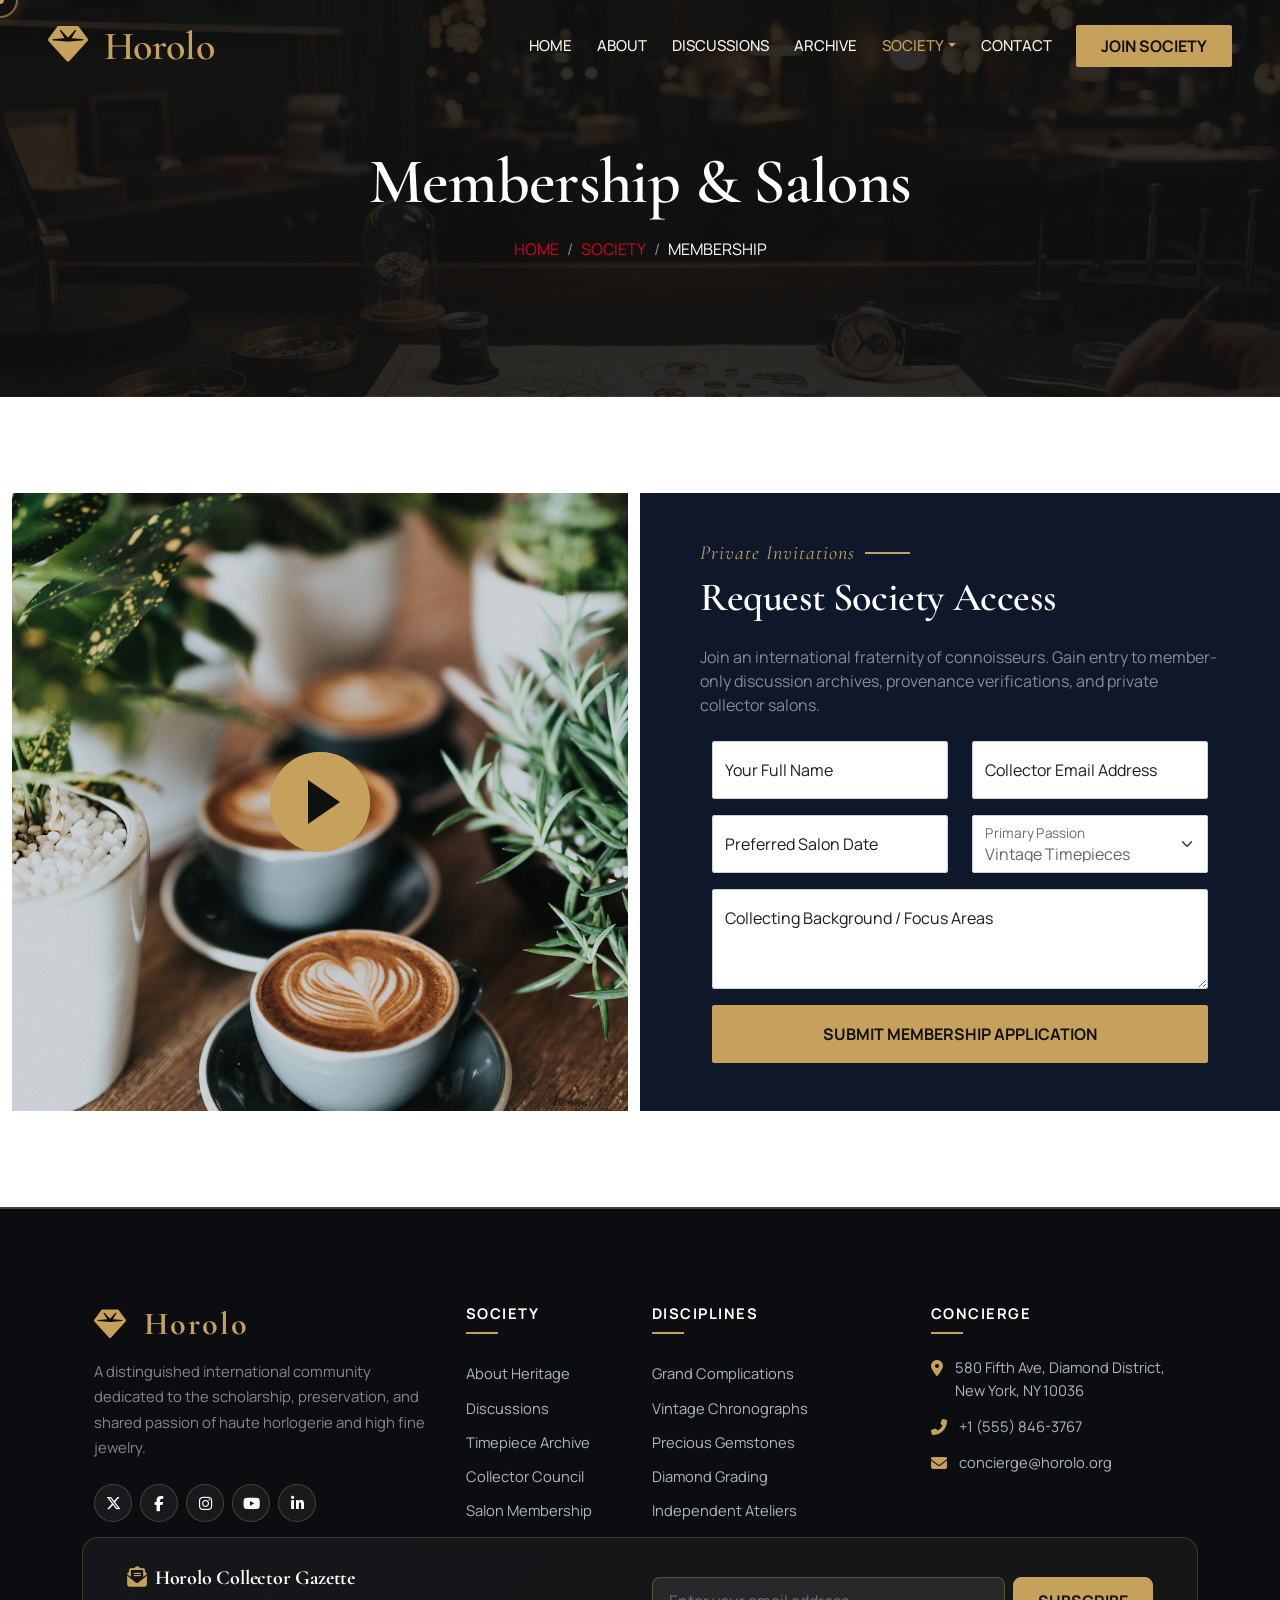
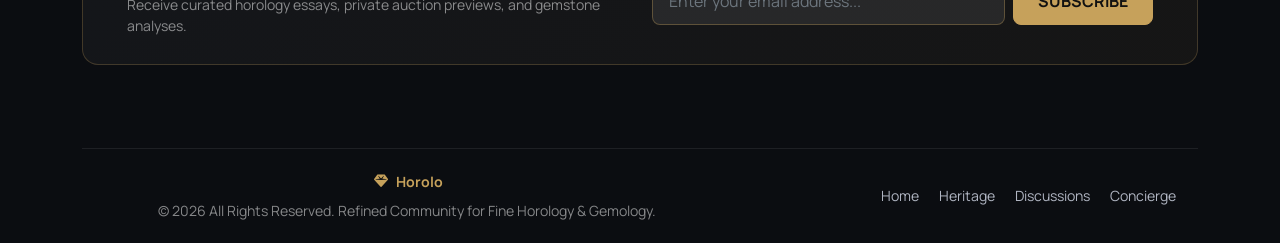
==== booking.html @ 374b57c5 "feat: complete Horolo fine jewelry & luxury watches community platform" ====
<!DOCTYPE html>
<html lang="en">

<head>
    <meta charset="utf-8">
    <title>Membership & Private Salon Invitation | Horolo</title>
    <meta content="width=device-width, initial-scale=1.0" name="viewport">
    <meta content="horology membership, watch collector salon, fine jewelry society invitation, private collector forum, authentication roundtable" name="keywords">
    <meta content="Request your collector membership invitation or RSVP for exclusive private salons hosted by Horolo." name="description">

    <!-- Favicon -->
    <link rel="icon" type="image/svg+xml" href="img/favicon.svg">
    <link rel="icon" type="image/png" sizes="32x32" href="img/favicon-32x32.png">
    <link rel="icon" type="image/png" href="img/favicon.png">
    <link rel="shortcut icon" href="img/favicon.ico">
    <link rel="apple-touch-icon" sizes="180x180" href="img/apple-touch-icon.png">

    <!-- Google Web Fonts -->
    <link rel="preconnect" href="https://fonts.googleapis.com">
    <link rel="preconnect" href="https://fonts.gstatic.com" crossorigin>
    <link href="https://fonts.googleapis.com/css2?family=Cormorant+Garamond:ital,wght@0,400;0,500;0,600;0,700;1,400;1,600&family=Manrope:wght@300;400;500;600;700;800&display=swap" rel="stylesheet">

    <!-- Icon Font Stylesheet -->
    <link href="https://cdnjs.cloudflare.com/ajax/libs/font-awesome/6.5.1/css/all.min.css" rel="stylesheet">
    <link href="https://cdn.jsdelivr.net/npm/bootstrap-icons@1.4.1/font/bootstrap-icons.css" rel="stylesheet">

    <!-- Libraries Stylesheet -->
    <link href="lib/animate/animate.min.css" rel="stylesheet">
    <link href="lib/owlcarousel/assets/owl.carousel.min.css" rel="stylesheet">
    <link href="lib/tempusdominus/css/tempusdominus-bootstrap-4.min.css" rel="stylesheet" />

    <!-- Customized Bootstrap Stylesheet -->
    <link href="css/bootstrap.min.css" rel="stylesheet">

    <!-- Template Stylesheet -->
    <link href="css/style.css" rel="stylesheet">

    <!-- Open Graph SEO -->
    <meta property="og:title" content="Membership Salon - Horolo">
    <meta property="og:description" content="Request your collector membership invitation or RSVP for exclusive private salons hosted by Horolo.">
    <meta property="og:type" content="website">
</head>

<body>
    <div class="container-xxl bg-white p-0">
        <!-- Spinner Start -->
        <div id="spinner" class="show bg-white position-fixed translate-middle w-100 vh-100 top-50 start-50 d-flex align-items-center justify-content-center">
            <div class="spinner-border text-primary" style="width: 3rem; height: 3rem;" role="status">
                <span class="sr-only">Loading...</span>
            </div>
        </div>
        <!-- Spinner End -->


        <!-- Navbar & Hero Start -->
        <div class="container-xxl position-relative p-0">
            <nav class="navbar navbar-expand-lg navbar-dark bg-dark px-4 px-lg-5 py-3 py-lg-0">
                <a href="index.html" class="navbar-brand p-0">
                    <h1 class="text-primary m-0"><i class="fa fa-gem me-3"></i>Horolo</h1>
                </a>
                <button class="navbar-toggler" type="button" data-bs-toggle="collapse" data-bs-target="#navbarCollapse">
                    <span class="fa fa-bars"></span>
                </button>
                <div class="collapse navbar-collapse" id="navbarCollapse">
                    <div class="navbar-nav ms-auto py-0 pe-4">
                        <a href="index.html" class="nav-item nav-link">Home</a>
                        <a href="about.html" class="nav-item nav-link">About</a>
                        <a href="service.html" class="nav-item nav-link">Discussions</a>
                        <a href="menu.html" class="nav-item nav-link">Archive</a>
                        <div class="nav-item dropdown">
                            <a href="#" class="nav-link dropdown-toggle active" data-bs-toggle="dropdown">Society</a>
                            <div class="dropdown-menu m-0">
                                <a href="booking.html" class="dropdown-item active">Membership Salon</a>
                                <a href="team.html" class="dropdown-item">Collector Council</a>
                                <a href="testimonial.html" class="dropdown-item">Collector Voices</a>
                            </div>
                        </div>
                        <a href="contact.html" class="nav-item nav-link">Contact</a>
                    </div>
                    <a href="booking.html" class="btn btn-primary py-2 px-4">Join Society</a>
                </div>
            </nav>

            <div class="container-xxl py-5 bg-dark hero-header mb-5">
                <div class="container text-center my-5 pt-5 pb-4">
                    <h1 class="display-3 text-white mb-3 animated slideInDown">Membership & Salons</h1>
                    <nav aria-label="breadcrumb">
                        <ol class="breadcrumb justify-content-center text-uppercase">
                            <li class="breadcrumb-item"><a href="index.html">Home</a></li>
                            <li class="breadcrumb-item"><a href="#">Society</a></li>
                            <li class="breadcrumb-item text-white active" aria-current="page">Membership</li>
                        </ol>
                    </nav>
                </div>
            </div>
        </div>
        <!-- Navbar & Hero End -->


        <!-- Reservation Start (Membership Salon Application) -->
        <div class="container-xxl py-5 px-0 wow fadeInUp" data-wow-delay="0.1s">
            <div class="row g-0">
                <div class="col-md-6">
                    <div class="video">
                        <button type="button" class="btn-play" data-bs-toggle="modal" data-src="https://www.youtube.com/embed/dQw4w9WgXcQ" data-bs-target="#videoModal">
                            <span></span>
                        </button>
                    </div>
                </div>
                <div class="col-md-6 bg-dark d-flex align-items-center">
                    <div class="p-5 wow fadeInUp" data-wow-delay="0.2s">
                        <h5 class="section-title ff-secondary text-start text-primary fw-normal">Private Invitations</h5>
                        <h1 class="text-white mb-4">Request Society Access</h1>
                        <p class="text-white-50 mb-4">Join an international fraternity of connoisseurs. Gain entry to member-only discussion archives, provenance verifications, and private collector salons.</p>
                        <form>
                            <div class="row g-3">
                                <div class="col-md-6">
                                    <div class="form-floating">
                                        <input type="text" class="form-control" id="name" placeholder="Your Full Name">
                                        <label for="name">Your Full Name</label>
                                    </div>
                                </div>
                                <div class="col-md-6">
                                    <div class="form-floating">
                                        <input type="email" class="form-control" id="email" placeholder="Your Collector Email">
                                        <label for="email">Collector Email Address</label>
                                    </div>
                                </div>
                                <div class="col-md-6">
                                    <div class="form-floating date" id="date3" data-target-input="nearest">
                                        <input type="text" class="form-control datetimepicker-input" id="datetime" placeholder="Preferred Salon Date" data-target="#date3" data-toggle="datetimepicker" />
                                        <label for="datetime">Preferred Salon Date</label>
                                    </div>
                                </div>
                                <div class="col-md-6">
                                    <div class="form-floating">
                                        <select class="form-select" id="select1">
                                          <option value="1">Vintage Timepieces</option>
                                          <option value="2">Grand Complications</option>
                                          <option value="3">High Fine Jewelry & Gems</option>
                                          <option value="4">Independent Watchmaking</option>
                                        </select>
                                        <label for="select1">Primary Passion</label>
                                      </div>
                                </div>
                                <div class="col-12">
                                    <div class="form-floating">
                                        <textarea class="form-control" placeholder="Describe your collecting background" id="message" style="height: 100px"></textarea>
                                        <label for="message">Collecting Background / Focus Areas</label>
                                    </div>
                                </div>
                                <div class="col-12">
                                    <button class="btn btn-primary w-100 py-3" type="submit">Submit Membership Application</button>
                                </div>
                            </div>
                        </form>
                    </div>
                </div>
            </div>
        </div>

        <div class="modal fade" id="videoModal" tabindex="-1" aria-labelledby="exampleModalLabel" aria-hidden="true">
            <div class="modal-dialog">
                <div class="modal-content rounded-0">
                    <div class="modal-header">
                        <h5 class="modal-title" id="exampleModalLabel">Haute Horlogerie Atelier Video</h5>
                        <button type="button" class="btn-close" data-bs-dismiss="modal" aria-label="Close"></button>
                    </div>
                    <div class="modal-body">
                        <div class="ratio ratio-16x9">
                            <iframe class="embed-responsive-item" src="" id="video" allowfullscreen allowscriptaccess="always"
                                allow="autoplay"></iframe>
                        </div>
                    </div>
                </div>
            </div>
        </div>
        <!-- Reservation End -->


                        <!-- Footer Start -->
        <div class="container-fluid footer pt-5 mt-5 wow fadeIn" data-wow-delay="0.1s">
            <div class="container py-5">
                <!-- Top Brand & Columns Grid -->
                <div class="row g-5">
                    <!-- Col 1: Brand & About -->
                    <div class="col-lg-4 col-md-6">
                        <a href="index.html" class="d-inline-flex align-items-center text-decoration-none mb-3">
                            <h2 class="text-primary m-0 d-inline-flex align-items-center fw-bold" style="letter-spacing: 2px;">
                                <i class="fa fa-gem me-3 text-primary"></i>Horolo
                            </h2>
                        </a>
                        <p class="text-white-50 mb-4" style="font-size: 0.93rem; line-height: 1.7;">A distinguished international community dedicated to the scholarship, preservation, and shared passion of haute horlogerie and high fine jewelry.</p>
                        <div class="d-flex align-items-center">
                            <a class="footer-social-btn" href="https://twitter.com" target="_blank" title="Twitter / X"><i class="fab fa-x-twitter"></i></a>
                            <a class="footer-social-btn" href="https://facebook.com" target="_blank" title="Facebook"><i class="fab fa-facebook-f"></i></a>
                            <a class="footer-social-btn" href="https://instagram.com" target="_blank" title="Instagram"><i class="fab fa-instagram"></i></a>
                            <a class="footer-social-btn" href="https://youtube.com" target="_blank" title="YouTube"><i class="fab fa-youtube"></i></a>
                            <a class="footer-social-btn" href="https://linkedin.com" target="_blank" title="LinkedIn"><i class="fab fa-linkedin-in"></i></a>
                        </div>
                    </div>

                    <!-- Col 2: Quick Links -->
                    <div class="col-lg-2 col-md-6">
                        <h5 class="footer-heading">Society</h5>
                        <a class="footer-link-item" href="about.html">About Heritage</a>
                        <a class="footer-link-item" href="service.html">Discussions</a>
                        <a class="footer-link-item" href="menu.html">Timepiece Archive</a>
                        <a class="footer-link-item" href="team.html">Collector Council</a>
                        <a class="footer-link-item" href="booking.html">Salon Membership</a>
                    </div>

                    <!-- Col 3: Collecting Disciplines -->
                    <div class="col-lg-3 col-md-6">
                        <h5 class="footer-heading">Disciplines</h5>
                        <a class="footer-link-item" href="service.html">Grand Complications</a>
                        <a class="footer-link-item" href="service.html">Vintage Chronographs</a>
                        <a class="footer-link-item" href="service.html">Precious Gemstones</a>
                        <a class="footer-link-item" href="service.html">Diamond Grading</a>
                        <a class="footer-link-item" href="service.html">Independent Ateliers</a>
                    </div>

                    <!-- Col 4: Concierge & Salons -->
                    <div class="col-lg-3 col-md-6">
                        <h5 class="footer-heading">Concierge</h5>
                        <div class="footer-contact-item">
                            <i class="fa fa-map-marker-alt"></i>
                            <span>580 Fifth Ave, Diamond District, New York, NY 10036</span>
                        </div>
                        <div class="footer-contact-item">
                            <i class="fa fa-phone-alt"></i>
                            <span>+1 (555) 846-3767</span>
                        </div>
                        <div class="footer-contact-item">
                            <i class="fa fa-envelope"></i>
                            <span>concierge@horolo.org</span>
                        </div>
                    </div>
                </div>

                <!-- Newsletter Card Strip -->
                <div class="footer-newsletter-box">
                    <div class="row align-items-center">
                        <div class="col-lg-6 mb-3 mb-lg-0">
                            <h5 class="text-white mb-1 fw-bold"><i class="fa fa-envelope-open-text text-primary me-2"></i>Horolo Collector Gazette</h5>
                            <p class="text-white-50 small mb-0">Receive curated horology essays, private auction previews, and gemstone analyses.</p>
                        </div>
                        <div class="col-lg-6">
                            <form class="d-flex flex-sm-row flex-column gap-2">
                                <input type="email" class="form-control" placeholder="Enter your email address..." style="background: rgba(255,255,255,0.08); border: 1px solid rgba(198,161,91,0.35); color: #fff; border-radius: 8px; height: 48px; padding-left: 16px;">
                                <button type="button" class="btn btn-primary px-4 fw-bold" style="white-space: nowrap; height: 48px; border-radius: 8px;">Subscribe</button>
                            </form>
                        </div>
                    </div>
                </div>
            </div>

            <!-- Bottom Copyright Bar -->
            <div class="container">
                <div class="footer-bottom-bar">
                    <div class="row align-items-center">
                        <div class="col-md-7 text-center text-md-start mb-3 mb-md-0 d-flex align-items-center justify-content-center justify-content-md-start flex-wrap gap-2">
                            <a href="index.html" class="text-primary fw-bold text-decoration-none d-inline-flex align-items-center me-2">
                                <i class="fa fa-gem me-2 text-primary"></i>Horolo
                            </a>
                            <span class="text-white-50">&copy; 2026 All Rights Reserved. Refined Community for Fine Horology &amp; Gemology.</span>
                        </div>
                        <div class="col-md-5 text-center text-md-end">
                            <div class="d-inline-flex flex-wrap justify-content-center justify-content-md-end">
                                <a href="index.html">Home</a>
                                <a href="about.html">Heritage</a>
                                <a href="service.html">Discussions</a>
                                <a href="contact.html">Concierge</a>
                            </div>
                        </div>
                    </div>
                </div>
            </div>
        </div>
        <!-- Footer End -->


        <!-- Back to Top -->
        <a href="#" class="btn btn-lg btn-primary btn-lg-square back-to-top"><i class="bi bi-arrow-up"></i></a>
    </div>

    <!-- JavaScript Libraries -->
    <script src="https://code.jquery.com/jquery-3.4.1.min.js"></script>
    <script src="https://cdn.jsdelivr.net/npm/bootstrap@5.0.0/dist/js/bootstrap.bundle.min.js"></script>
    <script src="lib/wow/wow.min.js"></script>
    <script src="lib/easing/easing.min.js"></script>
    <script src="lib/waypoints/waypoints.min.js"></script>
    <script src="lib/counterup/counterup.min.js"></script>
    <script src="lib/owlcarousel/owl.carousel.min.js"></script>
    <script src="lib/tempusdominus/js/moment.min.js"></script>
    <script src="lib/tempusdominus/js/moment-timezone.min.js"></script>
    <script src="lib/tempusdominus/js/tempusdominus-bootstrap-4.min.js"></script>

    <!-- Template Javascript -->
    <script src="js/main.js"></script>
</body>

</html>
---- css/style.css ----
/********** Template CSS **********/
:root {
    --primary: #C6A15B;
    --primary-hover: #A88238;
    --primary-dark: #171717;
    --accent-gold: #D4AF37;
    --bg-ivory: #F7F4EE;
    --dark-bg: #111111;
    --text-primary: #1C1C1C;
    --text-secondary: #6B6257;
    --text-light: #F5F1E8;
    --bs-primary: #C6A15B;
    --bs-primary-rgb: 198, 161, 91;
    --light: #F7F4EE;
    --dark: #111111;
}


/********** Full-Width Responsive & Overflow Control **********/
html {
    overflow-x: hidden !important;
    width: 100% !important;
    max-width: 100vw !important;
    margin: 0 !important;
    padding: 0 !important;
}

body {
    overflow-x: hidden !important;
    width: 100% !important;
    max-width: 100vw !important;
    position: relative;
    margin: 0 !important;
    padding: 0 !important;
}

.container-xxl {
    overflow-x: clip;
    width: 100% !important;
    max-width: 100% !important;
}

.container-fluid {
    width: 100% !important;
    max-width: 100% !important;
}

/* Prevent grid rows from expanding beyond viewport */
.row {
    margin-right: 0 !important;
    margin-left: 0 !important;
}

.row > [class*="col-"] {
    padding-right: 12px;
    padding-left: 12px;
}

@media (max-width: 991.98px) {
    .container {
        width: 100% !important;
        max-width: 100% !important;
        padding-left: 15px !important;
        padding-right: 15px !important;
    }

    .section-title::before,
    .section-title::after {
        display: none !important;
    }

    .hero-header {
        padding-left: 0 !important;
        padding-right: 0 !important;
    }

    .navbar-dark {
        width: 100% !important;
        max-width: 100vw !important;
    }
}


body {
    font-family: 'Manrope', -apple-system, BlinkMacSystemFont, 'Segoe UI', Roboto, sans-serif;
    color: #1C1C1C;
    background-color: #ffffff;
}

h1, h2, h3, h4, h5, h6, .display-1, .display-2, .display-3, .display-4, .display-5, .display-6 {
    font-family: 'Cormorant Garamond', Garamond, Georgia, serif;
    font-weight: 600;
    color: #171717;
    letter-spacing: -0.01em;
}

p, span, a, li, input, select, textarea, button, .btn, small {
    font-family: 'Manrope', -apple-system, BlinkMacSystemFont, 'Segoe UI', Roboto, sans-serif;
}


/* Tactical Crimson Red Global Overrides */
.text-primary {
    color: #C6A15B !important;
}

.bg-primary {
    background-color: #C6A15B !important;
}

.btn-primary {
    background-color: #C6A15B !important;
    border-color: #C6A15B !important;
}

.btn-primary:hover, .btn-primary:focus, .btn-primary:active {
    background-color: #A88238 !important;
    border-color: #A88238 !important;
}

.btn-outline-primary {
    color: #C6A15B !important;
    border-color: #C6A15B !important;
}

.btn-outline-primary:hover {
    background-color: #C6A15B !important;
    border-color: #C6A15B !important;
    color: #ffffff !important;
}

.border-primary {
    border-color: #C6A15B !important;
}

.nav-pills .nav-link.active, .nav-pills .show > .nav-link {
    background-color: #C6A15B !important;
}

.dropdown-item.active,
.dropdown-item:active,
.dropdown-item:hover,
.dropdown-item:focus {
    background-color: #C6A15B !important;
    color: #ffffff !important;
}

.ff-secondary {
    font-family: 'Cormorant Garamond', Georgia, serif;
    font-style: italic;
    font-weight: 600;
    letter-spacing: 1px;
}

.fw-medium {
    font-weight: 600 !important;
}

.fw-semi-bold {
    font-weight: 700 !important;
}

.back-to-top {
    position: fixed !important;
    display: none;
    right: 30px !important;
    bottom: 30px !important;
    z-index: 99999 !important;
    width: 48px !important;
    height: 48px !important;
    padding: 0 !important;
    align-items: center !important;
    justify-content: center !important;
    border-radius: 50% !important;
    background: #C6A15B !important;
    color: #111111 !important;
    box-shadow: 0 6px 20px rgba(198, 161, 91, 0.4) !important;
    transition: all 0.3s ease !important;
    cursor: pointer !important;
    pointer-events: auto !important;
}

.back-to-top i {
    font-size: 1.2rem !important;
    line-height: 1 !important;
    display: flex !important;
    align-items: center !important;
    justify-content: center !important;
}

.back-to-top:hover {
    transform: translateY(-4px) scale(1.1) !important;
    box-shadow: 0 10px 25px rgba(198, 161, 91, 0.6) !important;
}


/*** Spinner ***/
#spinner {
    opacity: 0;
    visibility: hidden;
    transition: opacity .5s ease-out, visibility 0s linear .5s;
    z-index: 99999;
}

#spinner.show {
    transition: opacity .5s ease-out, visibility 0s linear 0s;
    visibility: visible;
    opacity: 1;
}


/*** Button ***/
.btn {
    font-family: 'Manrope', sans-serif;
    font-weight: 500;
    text-transform: uppercase;
    transition: .5s;
}

.btn.btn-primary {
    color: #111111 !important;
    background-color: #C6A15B !important;
    border-color: #C6A15B !important;
    font-weight: 700;
}
.btn.btn-secondary {
    color: #111111 !important;
    background-color: #D4AF37 !important;
    border-color: #D4AF37 !important;
    font-weight: 700;
}

.btn-square {
    width: 38px;
    height: 38px;
}

.btn-sm-square {
    width: 32px;
    height: 32px;
}

.btn-lg-square {
    width: 48px;
    height: 48px;
}

.btn-square,
.btn-sm-square,
.btn-lg-square {
    padding: 0;
    display: flex;
    align-items: center;
    justify-content: center;
    font-weight: normal;
    border-radius: 2px;
}


/*** Navbar ***/
.navbar-dark .navbar-nav .nav-link {
    position: relative;
    margin-left: 25px;
    padding: 35px 0;
    font-size: 15px;
    color: var(--light) !important;
    text-transform: uppercase;
    font-weight: 500;
    outline: none;
    transition: .5s;
}

.sticky-top.navbar-dark .navbar-nav .nav-link {
    padding: 20px 0;
}

.navbar-dark .navbar-nav .nav-link:hover,
.navbar-dark .navbar-nav .nav-link.active {
    color: var(--primary) !important;
}

.navbar-dark .navbar-brand img {
    max-height: 60px;
    transition: .5s;
}

.sticky-top.navbar-dark .navbar-brand img {
    max-height: 45px;
}

@media (max-width: 991.98px) {
    .navbar-dark {
        position: sticky;
        top: 0;
        left: 0;
        width: 100%;
        z-index: 9999;
        background: var(--dark) !important;
        padding: 12px 20px !important;
        box-shadow: 0 4px 15px rgba(0, 0, 0, 0.3);
    }

    .sticky-top.navbar-dark {
        position: sticky;
        top: 0;
        left: 0;
        width: 100%;
        z-index: 9999;
        background: var(--dark) !important;
    }

    .navbar-dark .navbar-brand h1 {
        font-size: 1.35rem !important;
        white-space: nowrap;
    }

    .navbar-dark .navbar-toggler {
        padding: 6px 10px;
        font-size: 1.1rem;
    }

    .navbar-dark .navbar-collapse {
        margin-top: 12px;
        border-top: 1px solid rgba(255, 255, 255, .15);
        max-height: 75vh;
        overflow-y: auto;
        padding-bottom: 15px;
    }

    .navbar-dark .navbar-nav .nav-link,
    .sticky-top.navbar-dark .navbar-nav .nav-link {
        padding: 10px 0;
        margin-left: 0;
    }

    .navbar-dark .navbar-brand img {
        max-height: 45px;
    }
}

@media (max-width: 576px) {
    .navbar-dark {
        padding: 10px 14px !important;
    }

    .navbar-dark .navbar-brand h1 {
        font-size: 1.15rem !important;
    }

    .navbar-dark .navbar-brand h1 i {
        margin-right: 6px !important;
    }
}

@media (min-width: 992px) {
    .navbar-dark {
        position: absolute;
        width: 100%;
        top: 0;
        left: 0;
        z-index: 999;
        background: transparent !important;
    }
    
    .sticky-top.navbar-dark {
        position: fixed;
        top: 0;
        left: 0;
        width: 100%;
        z-index: 9999;
        background: var(--dark) !important;
    }
}


/*** Hero Header ***/
.hero-header {
    background: linear-gradient(rgba(17, 17, 17, 0.88), rgba(17, 17, 17, 0.88)), url(../img/bg-hero.jpg);
    background-position: center center;
    background-repeat: no-repeat;
    background-size: cover;
}

.hero-header img {
    animation: imgRotate 50s linear infinite;
}

@keyframes imgRotate { 
    100% { 
        transform: rotate(360deg); 
    } 
}

.hero-header .btn {
    transition: all 0.3s ease;
}

@media (max-width: 576px) {
    .hero-header .btn {
        width: 100%;
        max-width: 280px;
    }
}

.breadcrumb-item + .breadcrumb-item::before {
    color: rgba(255, 255, 255, .5);
}


/*** Section Title ***/
.section-title {
    position: relative;
    display: inline-block;
}

.section-title::before {
    position: absolute;
    content: "";
    width: 30px;
    height: 2px;
    top: 50%;
    left: -40px;
    margin-top: -1px;
    background: var(--primary);
}

.section-title::after {
    position: absolute;
    content: "";
    width: 45px;
    height: 2px;
    top: 50%;
    right: -55px;
    margin-top: -1px;
    background: var(--primary);
}

.section-title.text-start::before,
.section-title.text-end::after {
    display: none;
}


/*** Service ***/
.service-item {
    box-shadow: 0 0 45px rgba(0, 0, 0, .08);
    transition: .5s;
    height: 100%;
    display: flex;
    flex-direction: column;
}

.service-item > div {
    flex: 1 1 auto;
    display: flex;
    flex-direction: column;
    height: 100%;
}

.service-item:hover {
    background: var(--primary);
}

.service-item * {
    transition: .5s;
}

.service-item:hover * {
    color: var(--light) !important;
}


/*** Food Menu ***/
@media (max-width: 767.98px) {
    .nav-pills {
        max-width: 380px;
        margin-left: auto;
        margin-right: auto;
        border-bottom: none !important;
        width: 100%;
    }
    
    .nav-pills .nav-item {
        width: 100%;
    }

    .nav-pills .nav-item a {
        background: #ffffff;
        border: 1.5px solid #eaeaea;
        border-radius: 12px;
        padding: 14px 20px !important;
        margin: 0 !important;
        transition: all 0.3s ease;
        box-shadow: 0 2px 8px rgba(0, 0, 0, 0.04);
        width: 100%;
    }

    .nav-pills .nav-item a.active {
        background: #FAF7F2 !important;
        border-color: var(--primary) !important;
        border-left: 5px solid var(--primary) !important;
        box-shadow: 0 4px 15px rgba(198, 161, 91, 0.12);
        border-bottom: 1.5px solid var(--primary) !important;
    }
}

@media (min-width: 768px) {
    .nav-pills .nav-item .active {
        border-bottom: 2px solid var(--primary);
    }
}


/*** Youtube Video ***/
.video {
    position: relative;
    height: 100%;
    min-height: 500px;
    background: linear-gradient(rgba(15, 23, 43, .1), rgba(15, 23, 43, .1)), url(../img/video.jpg);
    background-position: center center;
    background-repeat: no-repeat;
    background-size: cover;
}

.video .btn-play {
    position: absolute;
    z-index: 3;
    top: 50%;
    left: 50%;
    transform: translateX(-50%) translateY(-50%);
    box-sizing: content-box;
    display: block;
    width: 32px;
    height: 44px;
    border-radius: 50%;
    border: none;
    outline: none;
    padding: 18px 20px 18px 28px;
}

.video .btn-play:before {
    content: "";
    position: absolute;
    z-index: 0;
    left: 50%;
    top: 50%;
    transform: translateX(-50%) translateY(-50%);
    display: block;
    width: 100px;
    height: 100px;
    background: var(--primary);
    border-radius: 50%;
    animation: pulse-border 1500ms ease-out infinite;
}

.video .btn-play:after {
    content: "";
    position: absolute;
    z-index: 1;
    left: 50%;
    top: 50%;
    transform: translateX(-50%) translateY(-50%);
    display: block;
    width: 100px;
    height: 100px;
    background: var(--primary);
    border-radius: 50%;
    transition: all 200ms;
}

.video .btn-play img {
    position: relative;
    z-index: 3;
    max-width: 100%;
    width: auto;
    height: auto;
}

.video .btn-play span {
    display: block;
    position: relative;
    z-index: 3;
    width: 0;
    height: 0;
    border-left: 32px solid var(--dark);
    border-top: 22px solid transparent;
    border-bottom: 22px solid transparent;
}

@keyframes pulse-border {
    0% {
        transform: translateX(-50%) translateY(-50%) translateZ(0) scale(1);
        opacity: 1;
    }

    100% {
        transform: translateX(-50%) translateY(-50%) translateZ(0) scale(1.5);
        opacity: 0;
    }
}

#videoModal {
    z-index: 99999;
}

#videoModal .modal-dialog {
    position: relative;
    max-width: 800px;
    margin: 60px auto 0 auto;
}

#videoModal .modal-body {
    position: relative;
    padding: 0px;
}

#videoModal .close {
    position: absolute;
    width: 30px;
    height: 30px;
    right: 0px;
    top: -30px;
    z-index: 999;
    font-size: 30px;
    font-weight: normal;
    color: #FFFFFF;
    background: #000000;
    opacity: 1;
}


/*** Team ***/
.team-item {
    box-shadow: 0 0 45px rgba(0, 0, 0, .08);
    height: calc(100% - 38px);
    transition: .5s;
}

.team-item img {
    transition: .5s;
}

.team-item:hover img {
    transform: scale(1.1);
}

.team-item:hover {
    height: 100%;
}

.team-item .btn {
    border-radius: 38px 38px 0 0;
}


/*** Testimonial ***/
.testimonial-carousel .owl-item .testimonial-item,
.testimonial-carousel .owl-item.center .testimonial-item * {
    transition: .5s;
}

.testimonial-carousel .owl-item.center .testimonial-item {
    background: var(--primary) !important;
    border-color: var(--primary) !important;
}

.testimonial-carousel .owl-item.center .testimonial-item * {
    color: var(--light) !important;
}

.testimonial-carousel .owl-dots {
    margin-top: 24px;
    display: flex;
    align-items: flex-end;
    justify-content: center;
}

.testimonial-carousel .owl-dot {
    position: relative;
    display: inline-block;
    margin: 0 5px;
    width: 15px;
    height: 15px;
    border: 1px solid #CCCCCC;
    border-radius: 15px;
    transition: .5s;
}

.testimonial-carousel .owl-dot.active {
    background: var(--primary);
    border-color: var(--primary);
}


/*** Footer ***/
.footer .btn.btn-social {
    margin-right: 5px;
    width: 35px;
    height: 35px;
    display: flex;
    align-items: center;
    justify-content: center;
    color: var(--light);
    border: 1px solid #FFFFFF;
    border-radius: 35px;
    transition: .3s;
}

.footer .btn.btn-social:hover {
    color: var(--primary);
}

.footer .btn.btn-link {
    display: block;
    margin-bottom: 5px;
    padding: 0;
    text-align: left;
    color: #FFFFFF;
    font-size: 15px;
    font-weight: normal;
    text-transform: capitalize;
    transition: .3s;
}

.footer .btn.btn-link::before {
    position: relative;
    content: "\f105";
    font-family: "Font Awesome 5 Free";
    font-weight: 900;
    margin-right: 10px;
}

.footer .btn.btn-link:hover {
    letter-spacing: 1px;
    box-shadow: none;
}

.footer .copyright {
    padding: 25px 0;
    font-size: 15px;
    border-top: 1px solid rgba(256, 256, 256, .1);
}

.footer .copyright a {
    color: var(--light);
}

.footer .footer-menu a {
    margin-right: 15px;
    padding-right: 15px;
    border-right: 1px solid rgba(255, 255, 255, .1);
}

.footer .footer-menu a:last-child {
    margin-right: 0;
    padding-right: 0;
    border-right: none;
}


/*** About Section Custom Enhancements ***/
.about-img-box {
    position: relative;
    overflow: hidden;
    border-radius: 16px;
    box-shadow: 0 10px 25px rgba(0, 0, 0, 0.12);
    transition: all 0.5s ease;
    height: 220px;
    width: 100%;
}

.about-img-box img {
    width: 100%;
    height: 100%;
    object-fit: cover;
    display: block;
    transition: transform 0.6s ease;
}

.about-img-box:hover img {
    transform: scale(1.08);
}

.about-img-container {
    position: relative;
    padding: 15px 0;
}

.about-experience-badge {
    position: absolute;
    top: 50%;
    left: 50%;
    transform: translate(-50%, -50%);
    background: var(--primary);
    color: #ffffff;
    width: 120px;
    height: 120px;
    border-radius: 50%;
    display: flex;
    flex-direction: column;
    align-items: center;
    justify-content: center;
    text-align: center;
    box-shadow: 0 0 30px rgba(198, 161, 91, 0.6);
    border: 5px solid #ffffff;
    z-index: 10;
    animation: pulseBadge 3s infinite ease-in-out;
}

.about-experience-badge h3 {
    font-size: 26px;
    font-weight: 800;
    color: #ffffff;
    margin: 0;
    line-height: 1;
}

.about-experience-badge span {
    font-size: 11px;
    text-transform: uppercase;
    font-weight: 700;
    letter-spacing: 0.5px;
    line-height: 1.2;
}

@keyframes pulseBadge {
    0%, 100% {
        transform: translate(-50%, -50%) scale(1);
        box-shadow: 0 0 20px rgba(198, 161, 91, 0.5);
    }
    50% {
        transform: translate(-50%, -50%) scale(1.07);
        box-shadow: 0 0 35px rgba(198, 161, 91, 0.85);
    }
}

.about-feature-box {
    background: #f8f9fa;
    border-left: 5px solid var(--primary);
    padding: 16px 20px;
    border-radius: 0 12px 12px 0;
    transition: transform 0.3s ease, box-shadow 0.3s ease;
}

.about-feature-box:hover {
    transform: translateY(-5px);
    box-shadow: 0 10px 20px rgba(0,0,0,0.08);
}

.heading-icon {
    display: inline-flex;
    align-items: center;
    justify-content: center;
    vertical-align: middle;
    margin: 0 10px;
    font-size: 0.85em;
    line-height: 1;
}

/*** Chef Culinary Showcase Section ***/
.culinary-card {
    position: relative;
    background: #ffffff;
    border-radius: 20px;
    overflow: hidden;
    box-shadow: 0 12px 35px rgba(0, 0, 0, 0.08);
    transition: all 0.4s cubic-bezier(0.165, 0.84, 0.44, 1);
    border: 1px solid rgba(0, 0, 0, 0.05);
    height: 100%;
}

.culinary-card:hover {
    transform: translateY(-10px);
    box-shadow: 0 20px 45px rgba(198, 161, 91, 0.22);
    border-color: rgba(198, 161, 91, 0.4);
}

.culinary-img-wrapper {
    position: relative;
    overflow: hidden;
    height: 230px;
}

.culinary-img-wrapper img {
    width: 100%;
    height: 100%;
    object-fit: cover;
    transition: transform 0.6s ease;
}

.culinary-card:hover .culinary-img-wrapper img {
    transform: scale(1.1);
}

.culinary-price-tag {
    position: absolute;
    top: 15px;
    right: 15px;
    background: var(--primary);
    color: #ffffff;
    font-size: 1.15rem;
    font-weight: 800;
    padding: 6px 16px;
    border-radius: 30px;
    box-shadow: 0 6px 15px rgba(198, 161, 91, 0.5);
    z-index: 2;
}

.culinary-badge {
    position: absolute;
    bottom: 15px;
    left: 15px;
    background: rgba(15, 23, 42, 0.85);
    backdrop-filter: blur(8px);
    color: #ffffff;
    font-size: 0.8rem;
    font-weight: 700;
    padding: 5px 14px;
    border-radius: 20px;
    z-index: 2;
    letter-spacing: 0.5px;
    border: 1px solid rgba(255, 255, 255, 0.2);
}

.culinary-content {
    padding: 24px 22px;
}

/*** Master Culinary Team Styles ***/
.team-item {
    box-shadow: 0 10px 30px rgba(0, 0, 0, 0.08);
    transition: all 0.4s ease;
    background: #ffffff;
    padding-bottom: 24px;
    height: 100%;
    display: flex;
    flex-direction: column;
    justify-content: space-between;
}

.team-item .d-flex.justify-content-center {
    margin-top: auto !important;
}

.team-item:hover {
    transform: translateY(-8px);
    box-shadow: 0 16px 35px rgba(198, 161, 91, 0.18);
}

.team-item .rounded-circle {
    width: 200px;
    height: 200px;
    margin: 24px auto !important;
    position: relative;
    border: 4px solid var(--primary);
    box-shadow: 0 8px 25px rgba(198, 161, 91, 0.25);
    transition: transform 0.4s ease;
}

.team-item:hover .rounded-circle {
    transform: scale(1.05);
}

.team-item .rounded-circle img {
    width: 100%;
    height: 100%;
    object-fit: cover;
    display: block;
}

/*** Unique VIP Guest Testimonials Section ***/
.vip-testimonial-card {
    background: #ffffff;
    border-radius: 20px;
    padding: 32px 26px;
    box-shadow: 0 10px 30px rgba(0, 0, 0, 0.06);
    border: 1px solid rgba(198, 161, 91, 0.18);
    transition: all 0.4s cubic-bezier(0.165, 0.84, 0.44, 1);
    position: relative;
    height: 100%;
    display: flex;
    flex-direction: column;
    justify-content: space-between;
}

.vip-testimonial-card p {
    flex-grow: 1;
}

.vip-testimonial-card .d-flex.align-items-center {
    margin-top: auto !important;
}

.vip-testimonial-card:hover {
    transform: translateY(-10px);
    box-shadow: 0 20px 45px rgba(198, 161, 91, 0.2);
    border-color: var(--primary);
}

.vip-quote-icon {
    position: absolute;
    top: 25px;
    right: 25px;
    color: rgba(198, 161, 91, 0.2);
    font-size: 2.8rem;
    transition: color 0.3s ease;
}

.vip-testimonial-card:hover .vip-quote-icon {
    color: rgba(198, 161, 91, 0.45);
}

.vip-star-rating {
    color: #ffb703;
    font-size: 1.05rem;
    margin-bottom: 16px;
}

.vip-avatar {
    width: 58px;
    height: 58px;
    border-radius: 50%;
    border: 3px solid var(--primary);
    box-shadow: 0 6px 16px rgba(198, 161, 91, 0.3);
    object-fit: cover;
    flex-shrink: 0;
    align-self: center;
}

.vip-verified-badge {
    background: rgba(198, 161, 91, 0.12);
    color: var(--primary);
    font-size: 0.75rem;
    font-weight: 700;
    padding: 4px 10px;
    border-radius: 12px;
    display: inline-flex;
    align-items: center;
    gap: 4px;
}

/*** About Page Unique 3 Sections ***/
/* Section 1: Culinary Heritage */
.heritage-card {
    background: #ffffff;
    border-radius: 20px;
    padding: 40px;
    box-shadow: 0 15px 35px rgba(0,0,0,0.08);
    border-left: 5px solid var(--primary);
}

.heritage-stat-badge {
    background: #FAF7F2;
    border: 1px solid rgba(198, 161, 91, 0.25);
    padding: 16px 20px;
    border-radius: 16px;
    text-align: center;
    transition: transform 0.3s ease;
}

.heritage-stat-badge:hover {
    transform: translateY(-5px);
}

/* Section 2: Craft Pillars */
.craft-pillar-card {
    background: #ffffff;
    border-radius: 24px;
    overflow: hidden;
    box-shadow: 0 12px 35px rgba(0, 0, 0, 0.07);
    border: 1px solid rgba(198, 161, 91, 0.15);
    transition: all 0.4s cubic-bezier(0.165, 0.84, 0.44, 1);
    height: 100%;
    position: relative;
}

.craft-pillar-card:hover {
    transform: translateY(-12px);
    box-shadow: 0 22px 50px rgba(198, 161, 91, 0.22);
    border-color: var(--primary);
}

.craft-pillar-img-wrapper {
    position: relative;
    height: 220px;
    overflow: hidden;
}

.craft-pillar-img-wrapper img {
    width: 100%;
    height: 100%;
    object-fit: cover;
    transition: transform 0.6s ease;
}

.craft-pillar-card:hover .craft-pillar-img-wrapper img {
    transform: scale(1.1);
}

.craft-pillar-badge {
    position: absolute;
    top: 15px;
    left: 15px;
    background: rgba(15, 23, 42, 0.85);
    backdrop-filter: blur(8px);
    color: #ffffff;
    font-size: 0.8rem;
    font-weight: 700;
    padding: 6px 14px;
    border-radius: 20px;
    z-index: 2;
    border: 1px solid rgba(255, 255, 255, 0.2);
}

.craft-icon-wrapper-floating {
    position: absolute;
    bottom: -25px;
    right: 25px;
    width: 55px;
    height: 55px;
    background: var(--primary);
    color: #ffffff;
    border-radius: 50%;
    display: flex;
    align-items: center;
    justify-content: center;
    font-size: 1.3rem;
    box-shadow: 0 8px 20px rgba(198, 161, 91, 0.4);
    transition: transform 0.5s ease;
    z-index: 3;
    border: 3px solid #ffffff;
}

.craft-pillar-card:hover .craft-icon-wrapper-floating {
    transform: rotate(360deg) scale(1.15);
}

.craft-pillar-body {
    padding: 35px 26px 28px 26px;
    text-align: left;
}


/* Section 3: Timeline Enhanced Styles */
.timeline-card {
    background: #ffffff;
    border-radius: 20px;
    padding: 32px 26px;
    box-shadow: 0 10px 30px rgba(0, 0, 0, 0.06);
    border: 1px solid rgba(198, 161, 91, 0.2);
    transition: all 0.4s cubic-bezier(0.165, 0.84, 0.44, 1);
    height: 100%;
    position: relative;
    overflow: hidden;
}

.timeline-card::before {
    content: '';
    position: absolute;
    top: 0;
    left: 0;
    width: 100%;
    height: 4px;
    background: linear-gradient(90deg, var(--primary), #ffb703);
    opacity: 0.8;
    transition: height 0.3s ease;
}

.timeline-card:hover {
    transform: translateY(-10px);
    box-shadow: 0 20px 45px rgba(198, 161, 91, 0.22);
    border-color: var(--primary);
}

.timeline-card:hover::before {
    height: 6px;
}

.timeline-icon-header {
    width: 50px;
    height: 50px;
    background: rgba(198, 161, 91, 0.12);
    color: var(--primary);
    border-radius: 14px;
    display: flex;
    align-items: center;
    justify-content: center;
    font-size: 1.25rem;
    margin-bottom: 20px;
    transition: all 0.4s ease;
}

.timeline-card:hover .timeline-icon-header {
    background: var(--primary);
    color: #ffffff;
    transform: scale(1.1) rotate(10deg);
    box-shadow: 0 6px 16px rgba(198, 161, 91, 0.4);
}

.timeline-year-badge {
    background: var(--primary);
    color: #ffffff;
    font-weight: 800;
    padding: 5px 16px;
    border-radius: 20px;
    font-size: 0.85rem;
    display: inline-flex;
    align-items: center;
    gap: 6px;
    margin-bottom: 14px;
    box-shadow: 0 4px 12px rgba(198, 161, 91, 0.3);
}

.timeline-step-indicator {
    position: absolute;
    top: 25px;
    right: 25px;
    font-size: 1.8rem;
    font-weight: 900;
    color: rgba(198, 161, 91, 0.15);
    font-family: var(--ff-secondary, sans-serif);
    transition: color 0.3s ease;
}

.timeline-card:hover .timeline-step-indicator {
    color: rgba(198, 161, 91, 0.35);
}

/*** Service Page 3 Unique Sections ***/
/* Section 1: Signature Culinary Experiences */
.sig-service-card {
    background: #ffffff;
    border-radius: 20px;
    overflow: hidden;
    box-shadow: 0 10px 30px rgba(0,0,0,0.07);
    border: 1px solid rgba(198, 161, 91, 0.15);
    transition: all 0.4s cubic-bezier(0.165, 0.84, 0.44, 1);
    height: 100%;
}

.sig-service-card:hover {
    transform: translateY(-10px);
    box-shadow: 0 20px 45px rgba(198, 161, 91, 0.2);
    border-color: var(--primary);
}

.sig-service-img-wrapper {
    position: relative;
    height: 230px;
    overflow: hidden;
}

.sig-service-img-wrapper img {
    width: 100%;
    height: 100%;
    object-fit: cover;
    transition: transform 0.6s ease;
}

.sig-service-card:hover .sig-service-img-wrapper img {
    transform: scale(1.1);
}

.sig-service-badge {
    position: absolute;
    top: 15px;
    left: 15px;
    background: rgba(15, 23, 42, 0.85);
    backdrop-filter: blur(8px);
    color: #ffffff;
    font-size: 0.8rem;
    font-weight: 700;
    padding: 5px 14px;
    border-radius: 20px;
    z-index: 2;
    border: 1px solid rgba(255, 255, 255, 0.2);
}

.sig-service-body {
    padding: 28px 24px;
}

/* Section 2: Service Amenities */
.amenity-card {
    background: #ffffff;
    border-radius: 16px;
    padding: 24px;
    box-shadow: 0 8px 25px rgba(0,0,0,0.06);
    border: 1px solid rgba(198, 161, 91, 0.15);
    transition: all 0.3s ease;
    height: 100%;
}

.amenity-card:hover {
    transform: translateY(-6px);
    box-shadow: 0 15px 35px rgba(198, 161, 91, 0.18);
    border-color: var(--primary);
}

.amenity-icon {
    width: 50px;
    height: 50px;
    background: rgba(198, 161, 91, 0.12);
    color: var(--primary);
    border-radius: 12px;
    display: flex;
    align-items: center;
    justify-content: center;
    font-size: 1.3rem;
    margin-bottom: 16px;
    transition: all 0.3s ease;
}

.amenity-card:hover .amenity-icon {
    background: var(--primary);
    color: #ffffff;
    transform: scale(1.1);
}

/* Section 3: Dining Steps Enhanced Design */
.step-journey-card {
    background: #ffffff;
    border-radius: 24px;
    overflow: hidden;
    box-shadow: 0 10px 30px rgba(0, 0, 0, 0.07);
    border: 1px solid rgba(198, 161, 91, 0.18);
    transition: all 0.4s cubic-bezier(0.165, 0.84, 0.44, 1);
    height: 100%;
    position: relative;
}

.step-journey-card:hover {
    transform: translateY(-10px);
    box-shadow: 0 20px 45px rgba(198, 161, 91, 0.22);
    border-color: var(--primary);
}

.step-journey-img-wrapper {
    position: relative;
    height: 200px;
    overflow: hidden;
}

.step-journey-img-wrapper img {
    width: 100%;
    height: 100%;
    object-fit: cover;
    transition: transform 0.6s ease;
}

.step-journey-card:hover .step-journey-img-wrapper img {
    transform: scale(1.1);
}

.step-journey-badge {
    position: absolute;
    top: 15px;
    left: 15px;
    background: rgba(15, 23, 42, 0.85);
    backdrop-filter: blur(8px);
    color: #ffffff;
    font-size: 0.75rem;
    font-weight: 800;
    padding: 5px 12px;
    border-radius: 20px;
    z-index: 2;
    border: 1px solid rgba(255, 255, 255, 0.2);
}

.step-icon-wrapper-floating {
    position: absolute;
    top: 176px;
    right: 20px;
    width: 48px;
    height: 48px;
    background: var(--primary);
    color: #ffffff;
    border-radius: 50%;
    display: flex;
    align-items: center;
    justify-content: center;
    font-size: 1.15rem;
    box-shadow: 0 8px 18px rgba(198, 161, 91, 0.4);
    transition: transform 0.5s ease;
    z-index: 3;
    border: 3px solid #ffffff;
}

.step-journey-card:hover .step-icon-wrapper-floating {
    transform: rotate(360deg) scale(1.15);
}

.step-journey-body {
    padding: 30px 22px 24px 22px;
    text-align: left;
}

/*** Menu Page 2 Unique Sections ***/
/* Section 1: Chef Reserve Showcase */
.chef-reserve-box {
    background: linear-gradient(135deg, #0f172a 0%, #1e293b 100%);
    border-radius: 24px;
    padding: 45px;
    border-left: 5px solid var(--primary);
    box-shadow: 0 15px 40px rgba(0, 0, 0, 0.2);
}

.tasting-item-card {
    background: rgba(255, 255, 255, 0.05);
    backdrop-filter: blur(10px);
    border: 1px solid rgba(255, 255, 255, 0.1);
    border-radius: 16px;
    padding: 20px;
    transition: all 0.3s ease;
}

.tasting-item-card:hover {
    background: rgba(198, 161, 91, 0.12);
    border-color: var(--primary);
    transform: translateX(8px);
}

/* Section 2: Culinary Perks */
.culinary-perk-card {
    background: #ffffff;
    border-radius: 20px;
    padding: 32px 24px;
    text-align: center;
    box-shadow: 0 10px 30px rgba(0, 0, 0, 0.06);
    border: 1px solid rgba(198, 161, 91, 0.15);
    transition: all 0.4s ease;
    height: 100%;
}

.culinary-perk-card:hover {
    transform: translateY(-8px);
    box-shadow: 0 20px 45px rgba(198, 161, 91, 0.2);
    border-color: var(--primary);
}

.culinary-perk-icon {
    width: 70px;
    height: 70px;
    background: var(--primary);
    color: #ffffff;
    border-radius: 50%;
    display: flex;
    align-items: center;
    justify-content: center;
    margin: 0 auto 20px auto;
    font-size: 1.8rem;
    box-shadow: 0 8px 20px rgba(198, 161, 91, 0.35);
    transition: transform 0.5s ease;
}

.culinary-perk-card:hover .culinary-perk-icon {
    transform: rotate(360deg) scale(1.1);
}

/*** Team Page 2 Unique Sections ***/
/* Section 1: Chef Spotlight Box */
.chef-spotlight-box {
    background: linear-gradient(135deg, #0b0f19 0%, #1e293b 100%);
    border-radius: 24px;
    padding: 45px;
    border-left: 5px solid var(--primary);
    box-shadow: 0 15px 40px rgba(0, 0, 0, 0.2);
}

.spotlight-stat-box {
    background: rgba(255, 255, 255, 0.05);
    border: 1px solid rgba(255, 255, 255, 0.1);
    border-radius: 16px;
    padding: 16px 20px;
    text-align: center;
    transition: all 0.3s ease;
}

.spotlight-stat-box:hover {
    background: rgba(198, 161, 91, 0.12);
    border-color: var(--primary);
    transform: translateY(-5px);
}

/* Section 2: Kitchen Values Cards */
.kitchen-value-card {
    background: #ffffff;
    border-radius: 20px;
    padding: 35px 28px;
    box-shadow: 0 10px 30px rgba(0, 0, 0, 0.06);
    border: 1px solid rgba(198, 161, 91, 0.15);
    transition: all 0.4s ease;
    height: 100%;
    position: relative;
    overflow: hidden;
}

.kitchen-value-card::before {
    content: '';
    position: absolute;
    top: 0;
    left: 0;
    width: 100%;
    height: 4px;
    background: var(--primary);
    transition: height 0.3s ease;
}

.kitchen-value-card:hover {
    transform: translateY(-8px);
    box-shadow: 0 20px 45px rgba(198, 161, 91, 0.2);
    border-color: var(--primary);
}

.kitchen-value-card:hover::before {
    height: 6px;
}

.kitchen-value-icon {
    width: 60px;
    height: 60px;
    background: rgba(198, 161, 91, 0.12);
    color: var(--primary);
    border-radius: 16px;
    display: flex;
    align-items: center;
    justify-content: center;
    font-size: 1.5rem;
    margin-bottom: 20px;
    transition: all 0.4s ease;
}

.kitchen-value-card:hover .kitchen-value-icon {
    background: var(--primary);
    color: #ffffff;
    transform: scale(1.1) rotate(360deg);
}

/*** Testimonial Dropdown & Filter Styles ***/
.testimonial-filter-select {
    background-color: #ffffff;
    border: 2px solid var(--primary);
    color: var(--dark);
    font-weight: 600;
    border-radius: 14px;
    cursor: pointer;
    box-shadow: 0 6px 20px rgba(198, 161, 91, 0.1);
    transition: all 0.3s ease;
}

.testimonial-filter-select:focus {
    border-color: var(--primary);
    box-shadow: 0 0 15px rgba(198, 161, 91, 0.3);
}

.testimonial-dropdown-card {
    background: #ffffff;
    border-radius: 16px;
    border: 1px solid rgba(198, 161, 91, 0.18);
    box-shadow: 0 10px 30px rgba(0, 0, 0, 0.06);
    margin-bottom: 16px;
    overflow: hidden;
    transition: all 0.3s ease;
}

.testimonial-dropdown-card:hover {
    border-color: var(--primary);
    box-shadow: 0 15px 35px rgba(198, 161, 91, 0.18);
}

.testimonial-accordion-btn {
    width: 100%;
    background: transparent;
    border: none;
    padding: 22px 28px;
    display: flex;
    align-items: center;
    justify-content: space-between;
    text-align: left;
    font-weight: 700;
    color: var(--dark);
    font-size: 1.1rem;
    transition: background 0.3s ease;
}

.testimonial-accordion-btn:hover {
    background: rgba(198, 161, 91, 0.05);
}

.testimonial-accordion-btn:not(.collapsed) {
    background: rgba(198, 161, 91, 0.08);
    color: var(--primary);
}

/*** Contact Page Social Media Section ***/
.contact-social-box {
    background: linear-gradient(135deg, #0b0f19 0%, #1e293b 100%);
    border-radius: 20px;
    padding: 35px;
    border-top: 4px solid var(--primary);
    box-shadow: 0 10px 30px rgba(0, 0, 0, 0.08);
}

.contact-social-btn {
    width: 60px;
    height: 60px;
    background: rgba(255, 255, 255, 0.08);
    border: 1px solid rgba(255, 255, 255, 0.15);
    color: #ffffff;
    border-radius: 50%;
    display: inline-flex;
    align-items: center;
    justify-content: center;
    font-size: 1.4rem;
    transition: all 0.4s ease;
    text-decoration: none;
}

.contact-social-btn:hover {
    background: var(--primary);
    color: #ffffff;
    transform: translateY(-8px) scale(1.1);
    box-shadow: 0 10px 25px rgba(198, 161, 91, 0.4);
    border-color: var(--primary);
}

/*** Unique Custom Mouse Cursor & Ember Trail ***/
@media (min-width: 992px) {
    .custom-cursor-dot {
        position: fixed;
        top: 0;
        left: 0;
        width: 8px;
        height: 8px;
        background-color: var(--primary);
        border-radius: 50%;
        pointer-events: none;
        z-index: 99999;
        transform: translate(-50%, -50%);
        transition: width 0.2s, height 0.2s, background-color 0.2s;
    }

    .custom-cursor-follower {
        position: fixed;
        top: 0;
        left: 0;
        width: 36px;
        height: 36px;
        border: 2px solid rgba(198, 161, 91, 0.6);
        border-radius: 50%;
        pointer-events: none;
        z-index: 99998;
        transform: translate(-50%, -50%);
        transition: transform 0.1s ease-out, width 0.3s ease, height 0.3s ease, border-color 0.3s ease, background 0.3s ease;
        box-shadow: 0 0 15px rgba(198, 161, 91, 0.25);
    }

    .custom-cursor-follower.cursor-hover {
        width: 54px;
        height: 54px;
        background: rgba(198, 161, 91, 0.15);
        border-color: var(--primary);
        box-shadow: 0 0 25px rgba(198, 161, 91, 0.6);
    }

    .cursor-ember-particle {
    position: fixed;
    pointer-events: none;
    width: 5px;
    height: 5px;
    background: #D4AF37;
    border-radius: 50%;
    z-index: 99997;
    box-shadow: 0 0 10px #D4AF37, 0 0 4px #F2D082;
    animation: floatEmber 0.75s cubic-bezier(0.25, 1, 0.5, 1) forwards;
}
}

@keyframes floatEmber {
    0% {
        opacity: 1;
        transform: translate(-50%, -50%) scale(1);
    }
    100% {
        opacity: 0;
        transform: translate(calc(-50% + var(--ember-x, 0px)), calc(-50% - 30px)) scale(0.1);
    }
}

/*** Row flex stretch helper for equal-height cards ***/
.row > [class*="col-"] {
    display: flex;
    flex-direction: column;
}

/*** 1024px Responsive Author & Team Image Card Alignment Styles ***/
@media (min-width: 992px) and (max-width: 1199.98px) {
    /* Master Culinary Team 1024px alignment */
    .team-item {
        padding: 16px 10px 20px 10px !important;
        display: flex !important;
        flex-direction: column !important;
        justify-content: space-between !important;
        height: 100% !important;
    }

    .team-item .rounded-circle {
        width: 125px !important;
        height: 125px !important;
        margin: 12px auto 16px auto !important;
    }

    .team-item h5 {
        font-size: 0.98rem !important;
        margin-bottom: 4px !important;
        line-height: 1.3 !important;
    }

    .team-item small {
        font-size: 0.78rem !important;
        line-height: 1.35 !important;
        min-height: 2.7em;
        display: flex;
        align-items: center;
        justify-content: center;
        text-align: center;
        padding: 0 4px;
    }

    .team-item .btn-square {
        width: 32px !important;
        height: 32px !important;
    }

    .team-item .d-flex.justify-content-center {
        margin-top: auto !important;
    }

    /* VIP Guest Testimonials 1024px alignment */
    .vip-testimonial-card {
        padding: 24px 18px !important;
        display: flex !important;
        flex-direction: column !important;
        justify-content: space-between !important;
        height: 100% !important;
    }

    .vip-testimonial-card p {
        font-size: 0.91rem !important;
        line-height: 1.6 !important;
        margin-bottom: 18px !important;
        flex-grow: 1 !important;
    }

    .vip-testimonial-card .d-flex.align-items-center {
        margin-top: auto !important;
        display: flex !important;
        align-items: center !important;
    }

    .vip-avatar {
        width: 48px !important;
        height: 48px !important;
        flex-shrink: 0 !important;
        align-self: center !important;
        margin-right: 10px !important;
    }

    .vip-testimonial-card h6 {
        font-size: 0.92rem !important;
    }

    .vip-testimonial-card small {
        font-size: 0.78rem !important;
    }

    .vip-verified-badge {
        font-size: 0.68rem !important;
        padding: 2px 7px !important;
    }
}

@media (max-width: 1024px) {
    .vip-avatar {
        flex-shrink: 0 !important;
        align-self: center !important;
    }

    .team-item .rounded-circle {
        max-width: 160px !important;
        max-height: 160px !important;
        margin: 16px auto !important;
    }
    
    .vip-testimonial-card .d-flex.align-items-center {
        display: flex !important;
        align-items: center !important;
        gap: 10px !important;
        margin-top: auto !important;
    }
}

/*** Mobile View Fixes for Chef Spotlight Section on Team Page ***/
.spotlight-chef-img {
    min-height: 380px;
    object-fit: cover;
}

@media (max-width: 768px) {
    .chef-spotlight-box {
        padding: 24px 16px !important;
        border-radius: 18px !important;
        border-left-width: 4px !important;
    }

    .spotlight-chef-img {
        min-height: 200px !important;
        max-height: 260px !important;
    }

    .spotlight-stat-box {
        padding: 10px 4px !important;
        border-radius: 12px !important;
    }

    .spotlight-stat-box h3 {
        font-size: 1.15rem !important;
        margin-bottom: 2px !important;
    }

    .spotlight-stat-box small {
        font-size: 0.7rem !important;
        line-height: 1.2 !important;
        display: block !important;
    }

    .spotlight-chef-title {
        font-size: 1.35rem !important;
    }

    .spotlight-chef-quote {
        font-size: 0.92rem !important;
        line-height: 1.6 !important;
        margin-bottom: 18px !important;
    }

    .back-to-top {
        bottom: 15px !important;
        right: 15px !important;
        width: 40px !important;
        height: 40px !important;
        font-size: 0.95rem !important;
    }
}

@media (max-width: 480px) {
    .chef-spotlight-box {
        padding: 18px 12px !important;
    }

    .spotlight-stat-box {
        padding: 8px 2px !important;
    }

    .spotlight-stat-box h3 {
        font-size: 1.05rem !important;
    }

    .spotlight-stat-box small {
        font-size: 0.65rem !important;
        letter-spacing: -0.2px;
    }
}

/*** Footer Newsletter Form Subscribe Button Overlap Fix ***/
.footer .position-relative {
    position: relative !important;
    width: 100%;
}

.footer .position-relative .form-control {
    height: 48px !important;
    padding-top: 10px !important;
    padding-bottom: 10px !important;
    padding-left: 16px !important;
    padding-right: 112px !important;
    font-size: 0.92rem !important;
    border-radius: 8px !important;
    box-sizing: border-box !important;
    background-color: #ffffff !important;
    color: #1e293b !important;
}

.footer .position-relative .btn {
    position: absolute !important;
    top: 50% !important;
    right: 5px !important;
    bottom: auto !important;
    left: auto !important;
    transform: translateY(-50%) !important;
    height: 38px !important;
    padding: 0 14px !important;
    font-size: 0.82rem !important;
    font-weight: 700 !important;
    text-transform: uppercase !important;
    letter-spacing: 0.5px !important;
    line-height: 1 !important;
    display: inline-flex !important;
    align-items: center !important;
    justify-content: center !important;
    border-radius: 6px !important;
    white-space: nowrap !important;
    z-index: 2 !important;
    margin: 0 !important;
}

@media (min-width: 992px) and (max-width: 1199.98px) {
    .footer .position-relative .form-control {
        padding-right: 98px !important;
        font-size: 0.82rem !important;
        padding-left: 10px !important;
    }

    .footer .position-relative .btn {
        padding: 0 10px !important;
        font-size: 0.74rem !important;
        right: 4px !important;
        height: 36px !important;
    }
}

/*** Professional Luxury Footer Design ***/
.footer {
    background: #0B0D11 !important;
    color: #A0A5B5;
    position: relative;
    border-top: 2px solid rgba(198, 161, 91, 0.35);
}

.footer-heading {
    color: #FFFFFF;
    font-family: 'Manrope', -apple-system, sans-serif;
    font-size: 0.92rem;
    font-weight: 700;
    text-transform: uppercase;
    letter-spacing: 1.5px;
    margin-bottom: 22px;
    position: relative;
    padding-bottom: 12px;
}

.footer-heading::after {
    content: "";
    position: absolute;
    left: 0;
    bottom: 0;
    width: 32px;
    height: 2px;
    background: var(--primary);
}

.footer-link-item {
    display: block;
    color: #B0B5C2;
    font-size: 0.92rem;
    padding: 6px 0;
    text-decoration: none;
    transition: all 0.3s ease;
}

.footer-link-item:hover {
    color: var(--primary);
    transform: translateX(4px);
    text-decoration: none;
}

.footer-contact-item {
    display: flex;
    align-items: flex-start;
    margin-bottom: 14px;
    font-size: 0.92rem;
    color: #B0B5C2;
    line-height: 1.5;
}

.footer-contact-item i {
    color: var(--primary);
    margin-top: 4px;
    margin-right: 12px;
    font-size: 1rem;
    flex-shrink: 0;
}

.footer-social-btn {
    width: 38px;
    height: 38px;
    background: rgba(255, 255, 255, 0.05);
    border: 1px solid rgba(198, 161, 91, 0.3);
    color: #FFFFFF;
    border-radius: 50%;
    display: inline-flex;
    align-items: center;
    justify-content: center;
    font-size: 0.95rem;
    transition: all 0.3s ease;
    text-decoration: none;
    margin-right: 8px;
}

.footer-social-btn:hover {
    background: var(--primary);
    color: #111111 !important;
    border-color: var(--primary);
    transform: translateY(-3px);
    box-shadow: 0 6px 15px rgba(198, 161, 91, 0.3);
}

.footer-newsletter-box {
    background: linear-gradient(135deg, rgba(255, 255, 255, 0.04) 0%, rgba(198, 161, 91, 0.06) 100%);
    border: 1px solid rgba(198, 161, 91, 0.25);
    border-radius: 16px;
    padding: 28px 32px;
    margin: 10px 0 35px 0;
}

.footer-bottom-bar {
    padding: 22px 0;
    border-top: 1px solid rgba(255, 255, 255, 0.08);
    font-size: 0.88rem;
    color: #8A90A0;
}

.footer-bottom-bar a {
    color: #B0B5C2;
    text-decoration: none;
    transition: color 0.3s ease;
    margin: 0 10px;
}

.footer-bottom-bar a:hover {
    color: var(--primary);
}

@media (max-width: 991.98px) {
    .footer-heading::after {
        left: 0;
    }
    .footer-newsletter-box {
        padding: 20px;
    }
}
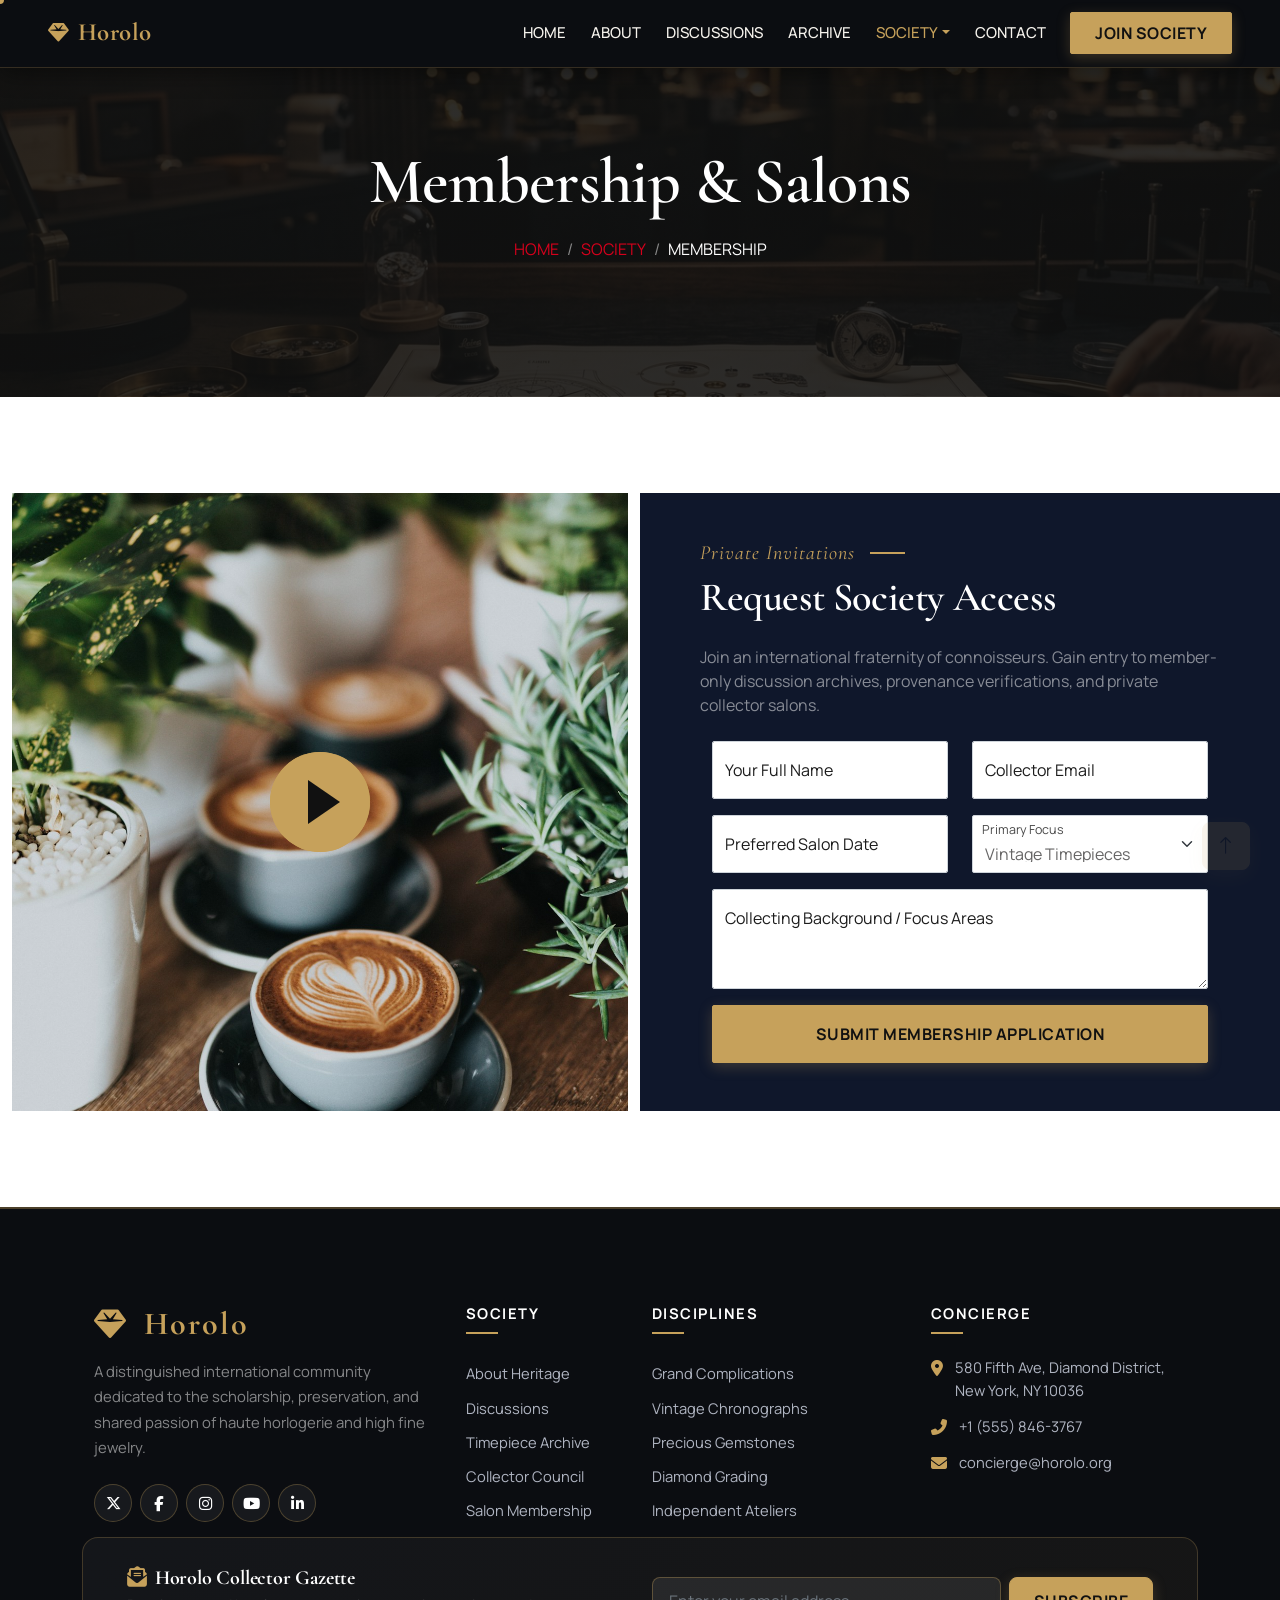
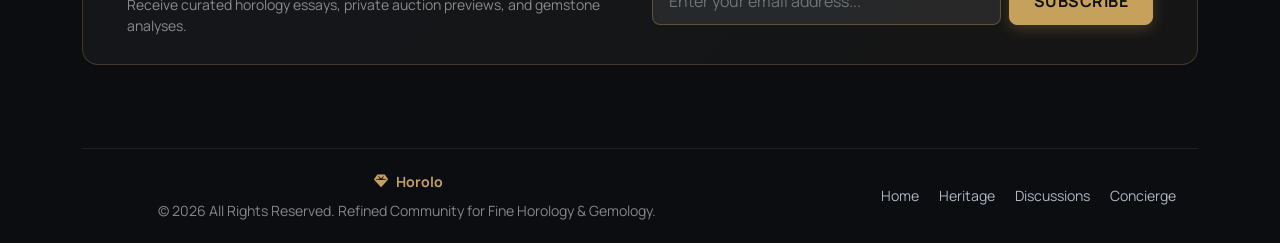
==== commit 52e13a3d: "fix: make header permanently fixed across all views and pages, and responsive layout improvements" ====
--- a/booking.html
+++ b/booking.html
@@ -108,12 +108,12 @@
                     </div>
                 </div>
                 <div class="col-md-6 bg-dark d-flex align-items-center">
-                    <div class="p-5 wow fadeInUp" data-wow-delay="0.2s">
+                    <div class="p-4 p-lg-5 wow fadeInUp" data-wow-delay="0.2s">
                         <h5 class="section-title ff-secondary text-start text-primary fw-normal">Private Invitations</h5>
                         <h1 class="text-white mb-4">Request Society Access</h1>
                         <p class="text-white-50 mb-4">Join an international fraternity of connoisseurs. Gain entry to member-only discussion archives, provenance verifications, and private collector salons.</p>
                         <form>
-                            <div class="row g-3">
+                            <div class="row g-2 g-lg-3">
                                 <div class="col-md-6">
                                     <div class="form-floating">
                                         <input type="text" class="form-control" id="name" placeholder="Your Full Name">
@@ -123,7 +123,7 @@
                                 <div class="col-md-6">
                                     <div class="form-floating">
                                         <input type="email" class="form-control" id="email" placeholder="Your Collector Email">
-                                        <label for="email">Collector Email Address</label>
+                                        <label for="email">Collector Email</label>
                                     </div>
                                 </div>
                                 <div class="col-md-6">
@@ -140,7 +140,7 @@
                                           <option value="3">High Fine Jewelry & Gems</option>
                                           <option value="4">Independent Watchmaking</option>
                                         </select>
-                                        <label for="select1">Primary Passion</label>
+                                        <label for="select1">Primary Focus</label>
                                       </div>
                                 </div>
                                 <div class="col-12">
@@ -150,7 +150,7 @@
                                     </div>
                                 </div>
                                 <div class="col-12">
-                                    <button class="btn btn-primary w-100 py-3" type="submit">Submit Membership Application</button>
+                                    <button class="btn btn-primary w-100 py-3 text-uppercase fw-bold" type="submit">Submit Membership Application</button>
                                 </div>
                             </div>
                         </form>
--- a/css/style.css
+++ b/css/style.css
@@ -108,26 +108,7 @@
     background-color: #C6A15B !important;
 }
 
-.btn-primary {
-    background-color: #C6A15B !important;
-    border-color: #C6A15B !important;
-}
-
-.btn-primary:hover, .btn-primary:focus, .btn-primary:active {
-    background-color: #A88238 !important;
-    border-color: #A88238 !important;
-}
-
-.btn-outline-primary {
-    color: #C6A15B !important;
-    border-color: #C6A15B !important;
-}
-
-.btn-outline-primary:hover {
-    background-color: #C6A15B !important;
-    border-color: #C6A15B !important;
-    color: #ffffff !important;
-}
+/* Button styles are centrally managed in the Button section below */
 
 .border-primary {
     border-color: #C6A15B !important;
@@ -209,27 +190,155 @@
 }
 
 
-/*** Button ***/
+/*** Button Base & Fast Luxury Hover System ***/
+button,
+.btn,
+input[type="button"],
+input[type="submit"],
+input[type="reset"] {
+    cursor: pointer !important;
+    transition: all 0.2s cubic-bezier(0.16, 1, 0.3, 1) !important;
+}
+
 .btn {
-    font-family: 'Manrope', sans-serif;
-    font-weight: 500;
+    font-family: 'Manrope', -apple-system, BlinkMacSystemFont, 'Segoe UI', Roboto, sans-serif;
+    font-weight: 600;
     text-transform: uppercase;
-    transition: .5s;
-}
-
+    letter-spacing: 0.5px;
+    cursor: pointer !important;
+    position: relative;
+    display: inline-flex;
+    align-items: center;
+    justify-content: center;
+    transition: all 0.2s cubic-bezier(0.16, 1, 0.3, 1) !important;
+}
+
+.btn:active,
+button:active {
+    transform: translateY(0) scale(0.98) !important;
+}
+
+/* Primary Button Styling & Quick Luxury Hover */
+.btn-primary,
 .btn.btn-primary {
     color: #111111 !important;
     background-color: #C6A15B !important;
+    border: 1.5px solid #C6A15B !important;
+    font-weight: 700;
+    box-shadow: 0 4px 14px rgba(198, 161, 91, 0.25);
+}
+
+.btn-primary:hover,
+.btn-primary:focus,
+.btn.btn-primary:hover,
+.btn.btn-primary:focus,
+.btn.btn.btn-primary:hover,
+.btn.btn.btn-primary:focus,
+.hero-header .btn.btn-primary:hover,
+.hero-header .btn.btn-primary:focus {
+    background-color: #0b0d11 !important;
+    border-color: #E2BD6E !important;
+    color: #E2BD6E !important;
+    animation: none !important;
+    transform: translateY(-3px) scale(1.02) !important;
+    box-shadow: 0 10px 25px rgba(198, 161, 91, 0.55), 0 0 16px rgba(226, 189, 110, 0.4) !important;
+}
+
+.btn-primary:active,
+.btn.btn-primary:active {
+    background-color: #000000 !important;
     border-color: #C6A15B !important;
-    font-weight: 700;
-}
+    color: #C6A15B !important;
+    transform: translateY(0) scale(0.98) !important;
+    box-shadow: 0 3px 10px rgba(198, 161, 91, 0.3) !important;
+}
+
+/* Secondary Button Styling & Hover */
+.btn-secondary,
 .btn.btn-secondary {
     color: #111111 !important;
     background-color: #D4AF37 !important;
-    border-color: #D4AF37 !important;
+    border: 1.5px solid #D4AF37 !important;
     font-weight: 700;
-}
-
+    box-shadow: 0 4px 14px rgba(212, 175, 55, 0.25);
+}
+
+.btn-secondary:hover,
+.btn-secondary:focus,
+.btn.btn-secondary:hover,
+.btn.btn-secondary:focus,
+.btn.btn.btn-secondary:hover,
+.btn.btn.btn-secondary:focus {
+    background-color: #0b0d11 !important;
+    border-color: #F3D993 !important;
+    color: #F3D993 !important;
+    animation: none !important;
+    transform: translateY(-3px) scale(1.02) !important;
+    box-shadow: 0 10px 25px rgba(212, 175, 55, 0.55), 0 0 16px rgba(243, 217, 147, 0.4) !important;
+}
+
+.btn-secondary:active,
+.btn.btn-secondary:active {
+    transform: translateY(0) scale(0.98) !important;
+}
+
+/* Outline Primary Button & Hover */
+.btn-outline-primary,
+.btn.btn-outline-primary {
+    color: #C6A15B !important;
+    border: 1.5px solid #C6A15B !important;
+    background-color: transparent !important;
+    font-weight: 600;
+}
+
+.btn-outline-primary:hover,
+.btn-outline-primary:focus,
+.btn.btn-outline-primary:hover,
+.btn.btn-outline-primary:focus {
+    background-color: #C6A15B !important;
+    border-color: #C6A15B !important;
+    color: #111111 !important;
+    transform: translateY(-3px) scale(1.02) !important;
+    box-shadow: 0 10px 25px rgba(198, 161, 91, 0.45) !important;
+}
+
+.btn-outline-primary:hover i,
+.btn.btn-outline-primary:hover i {
+    transform: translateX(4px) !important;
+    transition: transform 0.2s ease !important;
+}
+
+/* Outline Light Button & Hover (Hero & Dark Sections) */
+.btn-outline-light,
+.btn.btn-outline-light {
+    color: #F7F4EE !important;
+    border: 1.5px solid rgba(247, 244, 238, 0.75) !important;
+    background-color: transparent !important;
+    font-weight: 600;
+}
+
+.btn-outline-light:hover,
+.btn-outline-light:focus,
+.btn.btn-outline-light:hover,
+.btn.btn-outline-light:focus,
+.hero-header .btn.btn-outline-light:hover,
+.hero-header .btn.btn-outline-light:focus {
+    background-color: #C6A15B !important;
+    border-color: #C6A15B !important;
+    color: #111111 !important;
+    animation: none !important;
+    transform: translateY(-3px) scale(1.02) !important;
+    box-shadow: 0 10px 25px rgba(198, 161, 91, 0.5) !important;
+}
+
+/* Arrow micro-interaction on button hover */
+.btn:hover i.fa-arrow-right,
+.btn:hover i.bi-arrow-right {
+    transform: translateX(5px) !important;
+    transition: transform 0.2s ease !important;
+}
+
+/* Square Buttons (Social & Tool Buttons) */
 .btn-square {
     width: 38px;
     height: 38px;
@@ -249,29 +358,91 @@
 .btn-sm-square,
 .btn-lg-square {
     padding: 0;
-    display: flex;
+    display: inline-flex;
     align-items: center;
     justify-content: center;
     font-weight: normal;
-    border-radius: 2px;
-}
-
-
-/*** Navbar ***/
+    border-radius: 8px !important;
+    transition: all 0.2s cubic-bezier(0.16, 1, 0.3, 1) !important;
+    cursor: pointer !important;
+}
+
+.btn-square:hover,
+.btn-sm-square:hover,
+.btn-lg-square:hover {
+    background-color: #0b0d11 !important;
+    border-color: #E2BD6E !important;
+    color: #E2BD6E !important;
+    transform: translateY(-4px) scale(1.12) !important;
+    box-shadow: 0 8px 22px rgba(198, 161, 91, 0.55) !important;
+}
+
+.btn-square:hover i,
+.btn-sm-square:hover i,
+.btn-lg-square:hover i {
+    color: #E2BD6E !important;
+    transform: scale(1.1);
+    transition: transform 0.2s ease;
+}
+
+/* Close & Utility Buttons */
+.btn-close {
+    transition: transform 0.2s ease, opacity 0.2s ease !important;
+    cursor: pointer !important;
+}
+
+.btn-close:hover {
+    transform: rotate(90deg) scale(1.2) !important;
+    opacity: 1 !important;
+}
+
+.navbar-toggler {
+    transition: all 0.2s ease !important;
+    cursor: pointer !important;
+}
+
+.navbar-toggler:hover,
+.navbar-toggler:focus {
+    background: rgba(198, 161, 91, 0.2) !important;
+    border-color: #E2BD6E !important;
+    transform: scale(1.06) !important;
+}
+
+
+/*** Navbar (Permanently Fixed Header Across All Views & All Pages) ***/
+html {
+    scroll-padding-top: 85px;
+}
+
+.navbar-dark,
+.navbar.navbar-expand-lg,
+.sticky-top.navbar-dark {
+    position: fixed !important;
+    top: 0 !important;
+    left: 0 !important;
+    right: 0 !important;
+    width: 100% !important;
+    z-index: 99999 !important;
+    background: #0b0d11 !important;
+    box-shadow: 0 4px 25px rgba(0, 0, 0, 0.45) !important;
+    border-bottom: 1px solid rgba(198, 161, 91, 0.22) !important;
+    transition: background-color 0.3s ease, box-shadow 0.3s ease, padding 0.3s ease;
+}
+
 .navbar-dark .navbar-nav .nav-link {
     position: relative;
     margin-left: 25px;
-    padding: 35px 0;
+    padding: 22px 0;
     font-size: 15px;
     color: var(--light) !important;
     text-transform: uppercase;
     font-weight: 500;
     outline: none;
-    transition: .5s;
+    transition: .3s;
 }
 
 .sticky-top.navbar-dark .navbar-nav .nav-link {
-    padding: 20px 0;
+    padding: 22px 0;
 }
 
 .navbar-dark .navbar-nav .nav-link:hover,
@@ -279,39 +450,90 @@
     color: var(--primary) !important;
 }
 
-.navbar-dark .navbar-brand img {
-    max-height: 60px;
-    transition: .5s;
-}
-
+.navbar-dark .navbar-brand h1,
+.sticky-top.navbar-dark .navbar-brand h1 {
+    font-size: 1.6rem !important;
+    font-weight: 700;
+    letter-spacing: 0.5px;
+    display: inline-flex;
+    align-items: center;
+    white-space: nowrap;
+    transition: all 0.25s ease;
+}
+
+.navbar-dark .navbar-brand h1 i,
+.sticky-top.navbar-dark .navbar-brand h1 i {
+    font-size: 1.35rem !important;
+    margin-right: 10px !important;
+    vertical-align: middle;
+    transition: all 0.25s ease;
+}
+
+.navbar-brand:hover h1 {
+    color: var(--primary-hover) !important;
+}
+
+.navbar-brand:hover h1 i {
+    transform: rotate(-6deg) scale(1.08);
+}
+
+.navbar-dark .navbar-brand img,
 .sticky-top.navbar-dark .navbar-brand img {
-    max-height: 45px;
+    max-height: 42px;
+    transition: .3s;
+}
+
+/* Luxury Dropdown Menu for Fixed Navbar */
+.navbar-dark .dropdown-menu {
+    background: #0b0d11 !important;
+    border: 1px solid rgba(198, 161, 91, 0.3) !important;
+    box-shadow: 0 10px 30px rgba(0, 0, 0, 0.6) !important;
+    border-radius: 8px !important;
+    padding: 8px 0 !important;
+    margin-top: 0 !important;
+}
+
+.navbar-dark .dropdown-item {
+    color: #e2e8f0 !important;
+    padding: 10px 22px !important;
+    font-size: 14px !important;
+    font-weight: 500 !important;
+    transition: all 0.2s ease !important;
+}
+
+.navbar-dark .dropdown-item:hover,
+.navbar-dark .dropdown-item:focus {
+    background-color: #C6A15B !important;
+    color: #0b0d11 !important;
+    padding-left: 26px !important;
 }
 
 @media (max-width: 991.98px) {
-    .navbar-dark {
-        position: sticky;
-        top: 0;
-        left: 0;
-        width: 100%;
-        z-index: 9999;
-        background: var(--dark) !important;
+    .navbar-dark,
+    .navbar.navbar-expand-lg,
+    .sticky-top.navbar-dark {
+        position: fixed !important;
+        top: 0 !important;
+        left: 0 !important;
+        right: 0 !important;
+        width: 100% !important;
+        z-index: 99999 !important;
+        background: #0b0d11 !important;
         padding: 12px 20px !important;
-        box-shadow: 0 4px 15px rgba(0, 0, 0, 0.3);
-    }
-
-    .sticky-top.navbar-dark {
-        position: sticky;
-        top: 0;
-        left: 0;
-        width: 100%;
-        z-index: 9999;
-        background: var(--dark) !important;
-    }
-
-    .navbar-dark .navbar-brand h1 {
+        box-shadow: 0 4px 18px rgba(0, 0, 0, 0.4) !important;
+        border-bottom: 1px solid rgba(198, 161, 91, 0.2) !important;
+    }
+
+    .navbar-dark .navbar-brand h1,
+    .sticky-top.navbar-dark .navbar-brand h1 {
         font-size: 1.35rem !important;
         white-space: nowrap;
+    }
+
+    .navbar-dark .navbar-brand h1 i,
+    .sticky-top.navbar-dark .navbar-brand h1 i {
+        font-size: 1.15rem !important;
+        margin-right: 8px !important;
     }
 
     .navbar-dark .navbar-toggler {
@@ -329,48 +551,67 @@
 
     .navbar-dark .navbar-nav .nav-link,
     .sticky-top.navbar-dark .navbar-nav .nav-link {
-        padding: 10px 0;
-        margin-left: 0;
-    }
-
-    .navbar-dark .navbar-brand img {
-        max-height: 45px;
+        padding: 10px 0 !important;
+        margin-left: 0 !important;
+    }
+
+    .navbar-dark .navbar-brand img,
+    .sticky-top.navbar-dark .navbar-brand img {
+        max-height: 38px;
     }
 }
 
 @media (max-width: 576px) {
-    .navbar-dark {
+    .navbar-dark,
+    .navbar.navbar-expand-lg,
+    .sticky-top.navbar-dark {
         padding: 10px 14px !important;
     }
 
-    .navbar-dark .navbar-brand h1 {
+    .navbar-dark .navbar-brand h1,
+    .sticky-top.navbar-dark .navbar-brand h1 {
         font-size: 1.15rem !important;
     }
 
-    .navbar-dark .navbar-brand h1 i {
+    .navbar-dark .navbar-brand h1 i,
+    .sticky-top.navbar-dark .navbar-brand h1 i {
+        font-size: 1rem !important;
         margin-right: 6px !important;
     }
 }
 
 @media (min-width: 992px) {
-    .navbar-dark {
-        position: absolute;
-        width: 100%;
-        top: 0;
-        left: 0;
-        z-index: 999;
-        background: transparent !important;
-    }
-    
+    .navbar-dark,
+    .navbar.navbar-expand-lg,
     .sticky-top.navbar-dark {
-        position: fixed;
-        top: 0;
-        left: 0;
-        width: 100%;
-        z-index: 9999;
-        background: var(--dark) !important;
-    }
-}
+        position: fixed !important;
+        top: 0 !important;
+        left: 0 !important;
+        right: 0 !important;
+        width: 100% !important;
+        z-index: 99999 !important;
+        background: #0b0d11 !important;
+        padding-top: 0 !important;
+        padding-bottom: 0 !important;
+    }
+
+    .navbar-dark .navbar-brand h1,
+    .sticky-top.navbar-dark .navbar-brand h1 {
+        font-size: 1.55rem !important;
+    }
+
+    .navbar-dark .navbar-brand h1 i,
+    .sticky-top.navbar-dark .navbar-brand h1 i {
+        font-size: 1.3rem !important;
+        margin-right: 8px !important;
+    }
+
+    .navbar-dark .navbar-nav .nav-link,
+    .sticky-top.navbar-dark .navbar-nav .nav-link {
+        padding: 22px 0 !important;
+    }
+}
+
 
 
 /*** Hero Header ***/
@@ -392,7 +633,11 @@
 }
 
 .hero-header .btn {
-    transition: all 0.3s ease;
+    transition: all 0.2s cubic-bezier(0.16, 1, 0.3, 1) !important;
+}
+
+.hero-header .btn:hover {
+    animation: none !important;
 }
 
 @media (max-width: 576px) {
@@ -407,38 +652,53 @@
 }
 
 
-/*** Section Title ***/
+/*** Section Title (Zero-Overlap Flow System) ***/
 .section-title {
     position: relative;
+    display: inline-flex !important;
+    align-items: center;
+    justify-content: center;
+    gap: 15px;
+    max-width: 100%;
+}
+
+.section-title::before {
+    content: "";
     display: inline-block;
-}
-
-.section-title::before {
-    position: absolute;
+    width: 32px;
+    height: 2px;
+    background: var(--primary);
+    flex-shrink: 0;
+}
+
+.section-title::after {
     content: "";
-    width: 30px;
-    height: 2px;
-    top: 50%;
-    left: -40px;
-    margin-top: -1px;
-    background: var(--primary);
-}
-
-.section-title::after {
-    position: absolute;
-    content: "";
+    display: inline-block;
     width: 45px;
     height: 2px;
-    top: 50%;
-    right: -55px;
-    margin-top: -1px;
     background: var(--primary);
+    flex-shrink: 0;
+}
+
+.section-title.text-start {
+    justify-content: flex-start;
 }
 
 .section-title.text-start::before,
 .section-title.text-end::after {
-    display: none;
-}
+    display: none !important;
+}
+
+.section-title.text-end {
+    justify-content: flex-end;
+}
+
+/* Ensure headings inside grid cards/columns never produce cross-column overflow lines */
+.row [class*="col-"] .section-title.text-start::after {
+    display: inline-block;
+    max-width: 35px;
+}
+
 
 
 /*** Service ***/
@@ -536,6 +796,17 @@
     border: none;
     outline: none;
     padding: 18px 20px 18px 28px;
+    cursor: pointer !important;
+    transition: transform 0.2s cubic-bezier(0.16, 1, 0.3, 1) !important;
+}
+
+.video .btn-play:hover {
+    transform: translateX(-50%) translateY(-50%) scale(1.12) !important;
+}
+
+.video .btn-play:hover:after {
+    background: #E2BD6E !important;
+    box-shadow: 0 0 35px rgba(198, 161, 91, 0.9) !important;
 }
 
 .video .btn-play:before {
@@ -603,6 +874,21 @@
     z-index: 99999;
 }
 
+/*** Form Floating Labels & Inputs Global Base Alignment ***/
+.form-floating > label {
+    white-space: nowrap;
+    overflow: hidden;
+    text-overflow: ellipsis;
+    max-width: 100%;
+}
+
+.form-floating > .form-control:focus ~ label,
+.form-floating > .form-control:not(:placeholder-shown) ~ label,
+.form-floating > .form-select ~ label {
+    transform: scale(0.78) translateY(-0.7rem) translateX(0);
+    opacity: 0.8;
+}
+
 #videoModal .modal-dialog {
     position: relative;
     max-width: 800px;
@@ -648,8 +934,24 @@
     height: 100%;
 }
 
-.team-item .btn {
-    border-radius: 38px 38px 0 0;
+.team-item .btn,
+.team-item .btn-square {
+    border-radius: 8px !important;
+    transition: all 0.2s cubic-bezier(0.16, 1, 0.3, 1) !important;
+}
+
+.team-item .btn:hover,
+.team-item .btn-square:hover {
+    background-color: #0b0d11 !important;
+    border-color: #E2BD6E !important;
+    color: #E2BD6E !important;
+    transform: translateY(-4px) scale(1.12) !important;
+    box-shadow: 0 8px 22px rgba(198, 161, 91, 0.55) !important;
+}
+
+.team-item .btn:hover i,
+.team-item .btn-square:hover i {
+    color: #E2BD6E !important;
 }
 
 
@@ -695,19 +997,23 @@
 /*** Footer ***/
 .footer .btn.btn-social {
     margin-right: 5px;
-    width: 35px;
-    height: 35px;
-    display: flex;
+    width: 38px;
+    height: 38px;
+    display: inline-flex;
     align-items: center;
     justify-content: center;
     color: var(--light);
-    border: 1px solid #FFFFFF;
-    border-radius: 35px;
-    transition: .3s;
+    border: 1px solid rgba(198, 161, 91, 0.4);
+    border-radius: 50%;
+    transition: all 0.2s ease !important;
 }
 
 .footer .btn.btn-social:hover {
-    color: var(--primary);
+    background: #C6A15B !important;
+    color: #111111 !important;
+    border-color: #C6A15B !important;
+    transform: translateY(-3px) scale(1.1) !important;
+    box-shadow: 0 6px 18px rgba(198, 161, 91, 0.45) !important;
 }
 
 .footer .btn.btn-link {
@@ -715,11 +1021,11 @@
     margin-bottom: 5px;
     padding: 0;
     text-align: left;
-    color: #FFFFFF;
+    color: #A0A5B5;
     font-size: 15px;
     font-weight: normal;
     text-transform: capitalize;
-    transition: .3s;
+    transition: all 0.2s ease !important;
 }
 
 .footer .btn.btn-link::before {
@@ -728,11 +1034,18 @@
     font-family: "Font Awesome 5 Free";
     font-weight: 900;
     margin-right: 10px;
+    transition: transform 0.2s ease;
 }
 
 .footer .btn.btn-link:hover {
-    letter-spacing: 1px;
+    color: var(--primary) !important;
+    letter-spacing: 0.5px;
+    padding-left: 6px !important;
     box-shadow: none;
+}
+
+.footer .btn.btn-link:hover::before {
+    transform: translateX(3px);
 }
 
 .footer .copyright {
@@ -1236,6 +1549,8 @@
     border: 1px solid rgba(198, 161, 91, 0.15);
     transition: all 0.4s cubic-bezier(0.165, 0.84, 0.44, 1);
     height: 100%;
+    display: flex;
+    flex-direction: column;
 }
 
 .sig-service-card:hover {
@@ -1248,6 +1563,7 @@
     position: relative;
     height: 230px;
     overflow: hidden;
+    flex-shrink: 0;
 }
 
 .sig-service-img-wrapper img {
@@ -1278,6 +1594,25 @@
 
 .sig-service-body {
     padding: 28px 24px;
+    display: flex;
+    flex-direction: column;
+    flex: 1 1 auto;
+}
+
+.sig-service-body h4 {
+    margin-bottom: 12px;
+}
+
+.sig-service-body p {
+    flex-grow: 1;
+    margin-bottom: 20px;
+}
+
+.sig-service-body .btn,
+.sig-service-body a.btn,
+.sig-service-body .mt-auto {
+    margin-top: auto;
+    align-self: flex-start;
 }
 
 /* Section 2: Service Amenities */
@@ -1405,6 +1740,11 @@
     box-shadow: 0 15px 40px rgba(0, 0, 0, 0.2);
 }
 
+.chef-reserve-img {
+    min-height: 350px;
+    object-fit: cover;
+}
+
 .tasting-item-card {
     background: rgba(255, 255, 255, 0.05);
     backdrop-filter: blur(10px);
@@ -1580,15 +1920,18 @@
     font-weight: 700;
     color: var(--dark);
     font-size: 1.1rem;
-    transition: background 0.3s ease;
+    transition: all 0.2s ease !important;
+    cursor: pointer !important;
 }
 
 .testimonial-accordion-btn:hover {
-    background: rgba(198, 161, 91, 0.05);
+    background: rgba(198, 161, 91, 0.12) !important;
+    color: var(--primary) !important;
+    padding-left: 32px !important;
 }
 
 .testimonial-accordion-btn:not(.collapsed) {
-    background: rgba(198, 161, 91, 0.08);
+    background: rgba(198, 161, 91, 0.15);
     color: var(--primary);
 }
 
@@ -1695,6 +2038,87 @@
 
 /*** 1024px Responsive Author & Team Image Card Alignment Styles ***/
 @media (min-width: 992px) and (max-width: 1199.98px) {
+    /* Discussion Disciplines 1024px CTA Button Alignment */
+    .sig-service-card {
+        display: flex !important;
+        flex-direction: column !important;
+        height: 100% !important;
+    }
+
+    .sig-service-body {
+        display: flex !important;
+        flex-direction: column !important;
+        flex: 1 1 auto !important;
+        padding: 24px 20px !important;
+    }
+
+    .sig-service-body h4 {
+        font-size: 1.15rem !important;
+        margin-bottom: 10px !important;
+        min-height: 2.8em;
+    }
+
+    .sig-service-body p {
+        flex-grow: 1 !important;
+        margin-bottom: 18px !important;
+        font-size: 0.9rem !important;
+        line-height: 1.6 !important;
+    }
+
+    .sig-service-body .btn,
+    .sig-service-body a.btn,
+    .sig-service-body .mt-auto {
+        margin-top: auto !important;
+        align-self: flex-start !important;
+    }
+
+    /* 1024px Membership Salon Application Form Inputs & Button Alignment */
+    .bg-dark .p-5,
+    .bg-dark > div[class*="p-"] {
+        padding: 36px 28px !important;
+    }
+
+    .form-floating > .form-control,
+    .form-floating > .form-select {
+        height: 56px !important;
+        padding-top: 1.45rem !important;
+        padding-bottom: 0.35rem !important;
+        padding-left: 12px !important;
+        padding-right: 12px !important;
+        font-size: 0.88rem !important;
+    }
+
+    .form-floating > label {
+        padding: 0.95rem 12px !important;
+        font-size: 0.84rem !important;
+        white-space: nowrap !important;
+        overflow: hidden !important;
+        text-overflow: ellipsis !important;
+        max-width: 100% !important;
+    }
+
+    .form-floating > .form-control:focus ~ label,
+    .form-floating > .form-control:not(:placeholder-shown) ~ label,
+    .form-floating > .form-select ~ label {
+        transform: scale(0.75) translateY(-0.72rem) translateX(0) !important;
+        font-size: 0.82rem !important;
+        font-weight: 600 !important;
+    }
+
+    .form-floating > .form-select {
+        padding-top: 1.55rem !important;
+        padding-bottom: 0.35rem !important;
+        padding-right: 28px !important;
+        font-size: 0.85rem !important;
+    }
+
+    .bg-dark button[type="submit"] {
+        font-size: 0.88rem !important;
+        letter-spacing: 0.5px !important;
+        padding: 14px 16px !important;
+        white-space: nowrap !important;
+    }
+
     /* Master Culinary Team 1024px alignment */
     .team-item {
         padding: 16px 10px 20px 10px !important;
@@ -1781,6 +2205,29 @@
 }
 
 @media (max-width: 1024px) {
+    .sig-service-card {
+        display: flex !important;
+        flex-direction: column !important;
+        height: 100% !important;
+    }
+
+    .sig-service-body {
+        display: flex !important;
+        flex-direction: column !important;
+        flex: 1 1 auto !important;
+    }
+
+    .sig-service-body p {
+        flex-grow: 1 !important;
+    }
+
+    .sig-service-body .btn,
+    .sig-service-body a.btn,
+    .sig-service-body .mt-auto {
+        margin-top: auto !important;
+        align-self: flex-start !important;
+    }
+
     .vip-avatar {
         flex-shrink: 0 !important;
         align-self: center !important;
@@ -1798,6 +2245,26 @@
         gap: 10px !important;
         margin-top: auto !important;
     }
+
+    /* 1024px and below Membership Form Labels & Button Alignment */
+    .form-floating > label {
+        white-space: nowrap !important;
+        overflow: hidden !important;
+        text-overflow: ellipsis !important;
+        max-width: 100% !important;
+    }
+
+    .form-floating > .form-control:focus ~ label,
+    .form-floating > .form-control:not(:placeholder-shown) ~ label,
+    .form-floating > .form-select ~ label {
+        transform: scale(0.75) translateY(-0.72rem) translateX(0) !important;
+        font-weight: 600 !important;
+    }
+
+    .bg-dark button[type="submit"] {
+        white-space: nowrap !important;
+        font-size: 0.88rem !important;
+    }
 }
 
 /*** Mobile View Fixes for Chef Spotlight Section on Team Page ***/
@@ -1807,6 +2274,141 @@
 }
 
 @media (max-width: 768px) {
+    /* 768px Membership Salon Application Form Alignment */
+    .bg-dark .p-5,
+    .bg-dark > div[class*="p-"] {
+        padding: 24px 18px !important;
+    }
+
+    .bg-dark h1 {
+        font-size: 1.55rem !important;
+        margin-bottom: 10px !important;
+    }
+
+    .bg-dark p.text-white-50 {
+        font-size: 0.86rem !important;
+        line-height: 1.5 !important;
+        margin-bottom: 16px !important;
+    }
+
+    .form-floating > .form-control,
+    .form-floating > .form-select {
+        height: 52px !important;
+        padding-top: 1.4rem !important;
+        padding-bottom: 0.3rem !important;
+        padding-left: 10px !important;
+        padding-right: 10px !important;
+        font-size: 0.82rem !important;
+    }
+
+    .form-floating > label {
+        padding: 0.85rem 10px !important;
+        font-size: 0.78rem !important;
+        white-space: nowrap !important;
+        overflow: hidden !important;
+        text-overflow: ellipsis !important;
+        max-width: 100% !important;
+    }
+
+    .form-floating > .form-control:focus ~ label,
+    .form-floating > .form-control:not(:placeholder-shown) ~ label,
+    .form-floating > .form-select ~ label {
+        transform: scale(0.72) translateY(-0.75rem) translateX(0) !important;
+        font-size: 0.78rem !important;
+        font-weight: 600 !important;
+    }
+
+    .form-floating > .form-select {
+        padding-top: 1.45rem !important;
+        padding-bottom: 0.3rem !important;
+        padding-right: 24px !important;
+        font-size: 0.8rem !important;
+    }
+
+    .bg-dark button[type="submit"] {
+        font-size: 0.82rem !important;
+        letter-spacing: 0.4px !important;
+        padding: 13px 12px !important;
+        white-space: nowrap !important;
+    }
+    /* Archive Page: Curators' Reserve Showcase Mobile View Fixes */
+    .chef-reserve-box {
+        padding: 24px 16px !important;
+        border-radius: 18px !important;
+        border-left-width: 4px !important;
+    }
+
+    .chef-reserve-img {
+        min-height: 220px !important;
+        max-height: 260px !important;
+    }
+
+    .reserve-badge-top {
+        font-size: 0.75rem !important;
+        padding: 4px 10px !important;
+    }
+
+    .reserve-badge-bottom {
+        padding: 6px 12px !important;
+    }
+
+    .reserve-badge-title {
+        font-size: 0.95rem !important;
+    }
+
+    .reserve-badge-sub {
+        font-size: 0.72rem !important;
+    }
+
+    .chef-reserve-box h2 {
+        font-size: 1.4rem !important;
+        line-height: 1.3 !important;
+        margin-bottom: 12px !important;
+    }
+
+    .chef-reserve-box p {
+        font-size: 0.92rem !important;
+        line-height: 1.6 !important;
+        margin-bottom: 18px !important;
+    }
+
+    .tasting-item-card {
+        padding: 14px 16px !important;
+        border-radius: 14px !important;
+    }
+
+    .tasting-item-card:hover {
+        transform: none !important;
+    }
+
+    .tasting-item-card h6 {
+        font-size: 0.95rem !important;
+        line-height: 1.35 !important;
+    }
+
+    .tasting-item-card small {
+        font-size: 0.82rem !important;
+        line-height: 1.45 !important;
+    }
+
+    .tasting-item-card .badge {
+        font-size: 0.72rem !important;
+        padding: 4px 8px !important;
+        border-radius: 10px !important;
+    }
+
+    /* Fallback if tasting-item-card uses d-flex root */
+    .tasting-item-card.d-flex {
+        display: flex !important;
+        flex-direction: column !important;
+        align-items: flex-start !important;
+        gap: 8px !important;
+    }
+
+    .tasting-item-card.d-flex > .badge {
+        align-self: flex-start !important;
+    }
+
     .chef-spotlight-box {
         padding: 24px 16px !important;
         border-radius: 18px !important;
@@ -1854,6 +2456,32 @@
 }
 
 @media (max-width: 480px) {
+    .chef-reserve-box {
+        padding: 18px 12px !important;
+        border-radius: 16px !important;
+    }
+
+    .chef-reserve-img {
+        min-height: 180px !important;
+        max-height: 220px !important;
+    }
+
+    .tasting-item-card {
+        padding: 12px !important;
+    }
+
+    .chef-reserve-box h2 {
+        font-size: 1.22rem !important;
+    }
+
+    .tasting-item-card h6 {
+        font-size: 0.88rem !important;
+    }
+
+    .tasting-item-card small {
+        font-size: 0.78rem !important;
+    }
+
     .chef-spotlight-box {
         padding: 18px 12px !important;
     }
@@ -1912,6 +2540,17 @@
     white-space: nowrap !important;
     z-index: 2 !important;
     margin: 0 !important;
+    cursor: pointer !important;
+    transition: all 0.2s cubic-bezier(0.16, 1, 0.3, 1) !important;
+}
+
+.footer .position-relative .btn:hover,
+.footer .position-relative .btn:focus {
+    background-color: #0b0d11 !important;
+    border-color: #E2BD6E !important;
+    color: #E2BD6E !important;
+    transform: translateY(-50%) scale(1.05) !important;
+    box-shadow: 0 4px 18px rgba(198, 161, 91, 0.6) !important;
 }
 
 @media (min-width: 992px) and (max-width: 1199.98px) {
